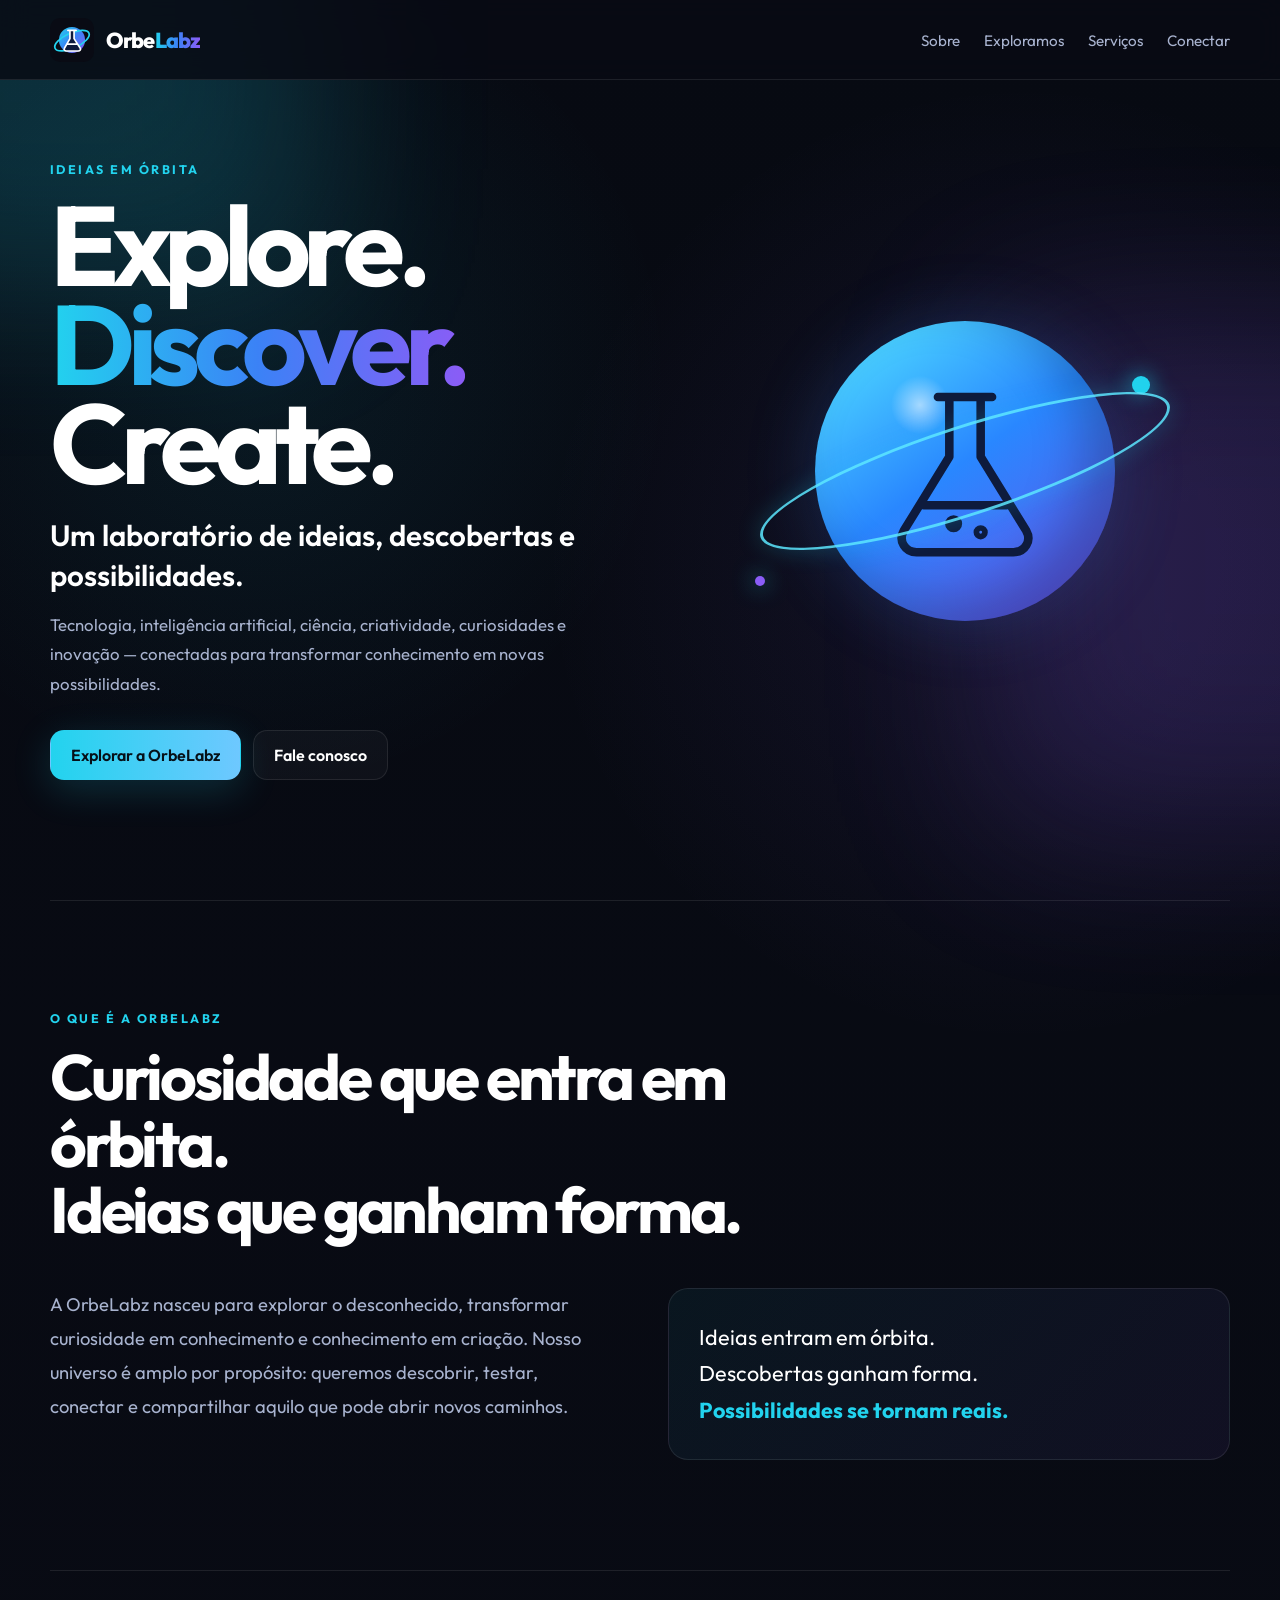
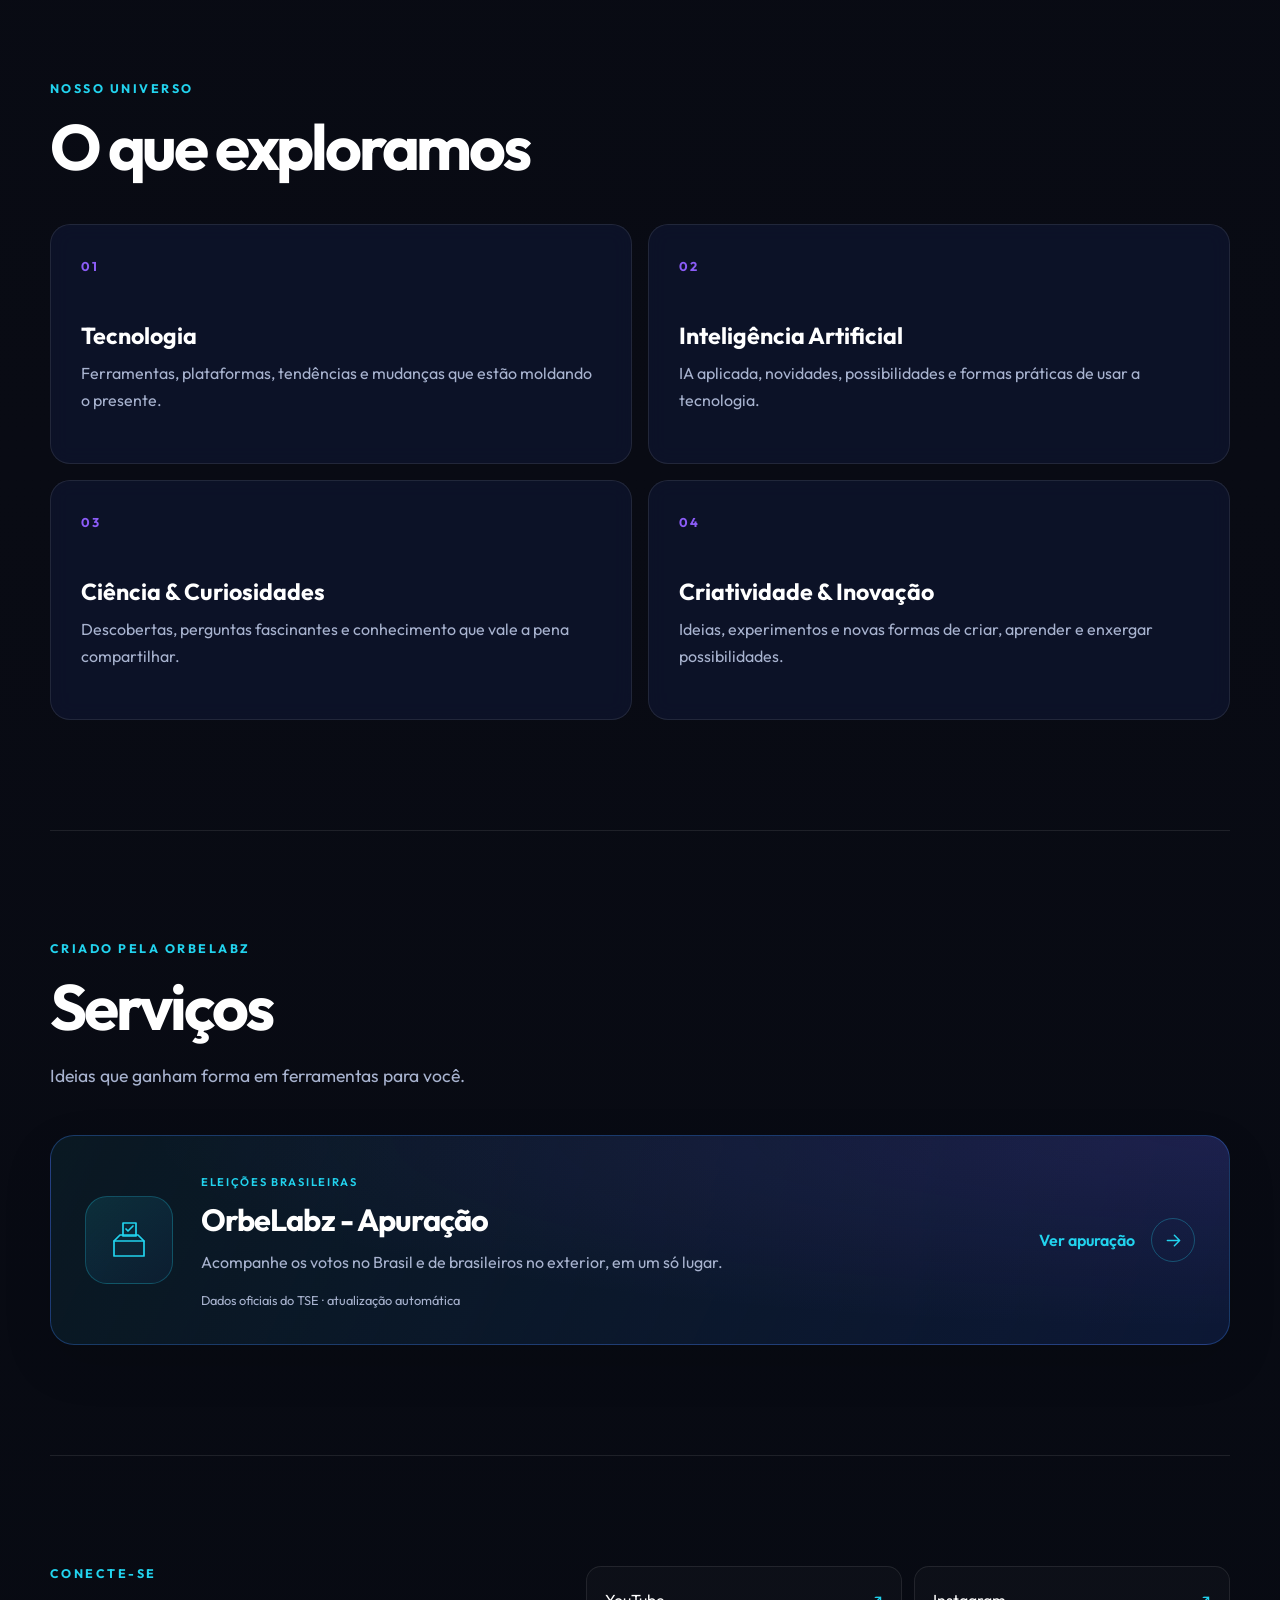
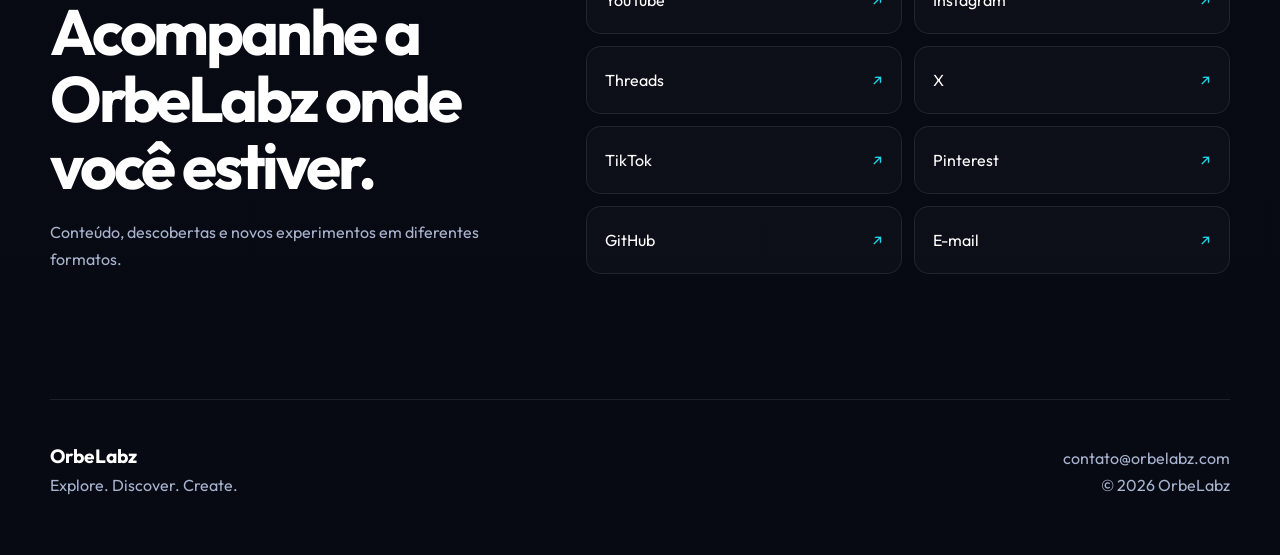
==== index.html @ ac4dd5d5 "Unifica a logo com a apuração, amplia o frasco e mantém uma única órbita" ====
<!doctype html>
<html lang="pt-BR">
<head>
  <meta charset="utf-8" />
  <meta name="viewport" content="width=device-width, initial-scale=1" />
  <meta name="theme-color" content="#090B14" />
  <meta name="description" content="OrbeLabz — um laboratório de ideias, descobertas e possibilidades. Explore tecnologia, IA, ciência, criatividade, curiosidades e inovação." />
  <meta property="og:title" content="OrbeLabz — Explore. Discover. Create." />
  <meta property="og:description" content="Um laboratório de ideias, descobertas e possibilidades." />
  <meta property="og:type" content="website" />
  <title>OrbeLabz — Explore. Discover. Create.</title>
  <link rel="icon" href="favicon.svg" type="image/svg+xml" />
  <link rel="preconnect" href="https://fonts.googleapis.com" />
  <link rel="preconnect" href="https://fonts.gstatic.com" crossorigin />
  <link href="https://fonts.googleapis.com/css2?family=Outfit:wght@400;500;600;700;800&display=swap" rel="stylesheet" />
  <link rel="stylesheet" href="styles.css?v=c0db048" />
</head>
<body>
  <div class="ambient ambient-one" aria-hidden="true"></div>
  <div class="ambient ambient-two" aria-hidden="true"></div>

  <header class="site-header">
    <a class="brand" href="#top" aria-label="OrbeLabz — início">
      <span class="brand-mark" aria-hidden="true">
        <img src="favicon.svg" alt="" width="44" height="44" />
      </span>
      <span class="brand-name"><span class="brand-orbe">Orbe</span><span class="brand-labz">Labz</span></span>
    </a>
    <nav class="nav" aria-label="Navegação principal">
      <a href="#sobre">Sobre</a>
      <a href="#exploramos">Exploramos</a>
      <a href="#servicos">Serviços</a>
      <a href="#conectar">Conectar</a>
    </nav>
  </header>

  <main id="top">
    <section class="hero" aria-labelledby="hero-title">
      <div class="hero-copy">
        <p class="eyebrow">IDEIAS EM ÓRBITA</p>
        <h1 id="hero-title">Explore.<br /><span>Discover.</span><br />Create.</h1>
        <p class="hero-text">Um laboratório de ideias, descobertas e possibilidades.</p>
        <p class="hero-subtext">Tecnologia, inteligência artificial, ciência, criatividade, curiosidades e inovação — conectadas para transformar conhecimento em novas possibilidades.</p>
        <div class="hero-actions">
          <a class="button button-primary" href="#exploramos">Explorar a OrbeLabz</a>
          <a class="button button-secondary" href="mailto:contato@orbelabz.com">Fale conosco</a>
        </div>
      </div>

      <div class="hero-visual" aria-hidden="true">
        <div class="visual-orbit orbit-large"></div>
        <div class="visual-sphere">
          <svg class="flask-mark" viewBox="0 0 160 160" fill="none" focusable="false">
            <path d="M61 28h38M69 28v42l-32 52c-4 7 1 15 9 15h68c8 0 13-8 9-15L91 70V28" />
            <path d="M51 104h58" />
            <circle cx="72" cy="117" r="3" />
            <circle cx="91" cy="123" r="2" />
          </svg>
        </div>
        <span class="satellite satellite-a"></span>
        <span class="satellite satellite-b"></span>
      </div>
    </section>

    <section class="section" id="sobre" aria-labelledby="sobre-title">
      <div class="section-heading">
        <p class="eyebrow">O QUE É A ORBELABZ</p>
        <h2 id="sobre-title">Curiosidade que entra em órbita.<br />Ideias que ganham forma.</h2>
      </div>
      <div class="about-grid">
        <p>A OrbeLabz nasceu para explorar o desconhecido, transformar curiosidade em conhecimento e conhecimento em criação. Nosso universo é amplo por propósito: queremos descobrir, testar, conectar e compartilhar aquilo que pode abrir novos caminhos.</p>
        <div class="statement">Ideias entram em órbita.<br />Descobertas ganham forma.<br /><strong>Possibilidades se tornam reais.</strong></div>
      </div>
    </section>

    <section class="section" id="exploramos" aria-labelledby="exploramos-title">
      <div class="section-heading">
        <p class="eyebrow">NOSSO UNIVERSO</p>
        <h2 id="exploramos-title">O que exploramos</h2>
      </div>
      <div class="cards">
        <article class="card"><span>01</span><h3>Tecnologia</h3><p>Ferramentas, plataformas, tendências e mudanças que estão moldando o presente.</p></article>
        <article class="card"><span>02</span><h3>Inteligência Artificial</h3><p>IA aplicada, novidades, possibilidades e formas práticas de usar a tecnologia.</p></article>
        <article class="card"><span>03</span><h3>Ciência & Curiosidades</h3><p>Descobertas, perguntas fascinantes e conhecimento que vale a pena compartilhar.</p></article>
        <article class="card"><span>04</span><h3>Criatividade & Inovação</h3><p>Ideias, experimentos e novas formas de criar, aprender e enxergar possibilidades.</p></article>
      </div>
    </section>

    <section class="section services" id="servicos" aria-labelledby="servicos-title">
      <div class="section-heading">
        <p class="eyebrow">CRIADO PELA ORBELABZ</p>
        <h2 id="servicos-title">Serviços</h2>
        <p class="section-intro">Ideias que ganham forma em ferramentas para você.</p>
      </div>
      <a class="service-card" href="https://orbelabz.com/OrbeLabz-Eleicoes-Brasil/" aria-labelledby="apuracao-title" aria-describedby="apuracao-description">
        <span class="service-icon" aria-hidden="true">
          <svg viewBox="0 0 48 48" fill="none" focusable="false">
            <path d="M9 25l6-6h18l6 6v15H9V25Z" />
            <path d="M9 25h30M19 25h10M18 7h13v13H18z" />
            <path d="m21 13 2 2 5-5" />
          </svg>
        </span>
        <div class="service-copy">
          <span class="service-category">ELEIÇÕES BRASILEIRAS</span>
          <h3 id="apuracao-title">OrbeLabz - Apuração</h3>
          <p id="apuracao-description">Acompanhe os votos no Brasil e de brasileiros no exterior, em um só lugar.</p>
          <span class="service-source">Dados oficiais do TSE · atualização automática</span>
        </div>
        <span class="service-action" aria-hidden="true">
          Ver apuração
          <span class="service-arrow">
            <svg viewBox="0 0 24 24" fill="none" focusable="false"><path d="M5 12h14m-6-6 6 6-6 6" /></svg>
          </span>
        </span>
      </a>
    </section>

    <section class="section connect" id="conectar" aria-labelledby="conectar-title">
      <div class="connect-copy">
        <p class="eyebrow">CONECTE-SE</p>
        <h2 id="conectar-title">Acompanhe a OrbeLabz onde você estiver.</h2>
        <p>Conteúdo, descobertas e novos experimentos em diferentes formatos.</p>
      </div>
      <div class="social-grid">
        <a href="https://www.youtube.com/@orbelabz" rel="noopener noreferrer">YouTube <span>↗</span></a>
        <a href="https://www.instagram.com/orbelabz/" rel="noopener noreferrer">Instagram <span>↗</span></a>
        <a href="https://www.threads.net/@orbelabz" rel="noopener noreferrer">Threads <span>↗</span></a>
        <a href="https://x.com/orbelabz" rel="noopener noreferrer">X <span>↗</span></a>
        <a href="https://www.tiktok.com/@orbelabz" rel="noopener noreferrer">TikTok <span>↗</span></a>
        <a href="https://www.pinterest.com/orbelabz/" rel="noopener noreferrer">Pinterest <span>↗</span></a>
        <a href="https://github.com/OrbeLabz" rel="noopener noreferrer">GitHub <span>↗</span></a>
        <a href="mailto:contato@orbelabz.com">E-mail <span>↗</span></a>
      </div>
    </section>
  </main>

  <footer class="footer">
    <div>
      <strong>OrbeLabz</strong>
      <p>Explore. Discover. Create.</p>
    </div>
    <div class="footer-right">
      <a href="mailto:contato@orbelabz.com">contato@orbelabz.com</a>
      <span>© 2026 OrbeLabz</span>
    </div>
  </footer>
</body>
</html>
---- styles.css ----
:root {
  --space-black: #090b14;
  --deep-navy: #0e1b3d;
  --electric-blue: #3b82f6;
  --cyan: #22d3ee;
  --violet: #8b5cf6;
  --white: #ffffff;
  --muted: #a8b3cf;
  --panel: rgba(15, 24, 52, 0.62);
  --line: rgba(255, 255, 255, 0.09);
}

* { box-sizing: border-box; }
html { scroll-behavior: smooth; scroll-padding-top: 110px; }
body {
  margin: 0;
  min-height: 100vh;
  overflow-x: hidden;
  color: var(--white);
  background:
    radial-gradient(circle at 20% 10%, rgba(34, 211, 238, .08), transparent 26rem),
    radial-gradient(circle at 80% 15%, rgba(139, 92, 246, .10), transparent 30rem),
    linear-gradient(180deg, #070a12 0%, var(--space-black) 55%, #070a12 100%);
  font-family: "Outfit", system-ui, -apple-system, BlinkMacSystemFont, "Segoe UI", sans-serif;
}

a { color: inherit; text-decoration: none; }
a:focus-visible { outline: 2px solid var(--cyan); outline-offset: 6px; }

.ambient {
  position: fixed;
  width: 32rem;
  height: 32rem;
  filter: blur(90px);
  opacity: .18;
  pointer-events: none;
  z-index: -1;
}
.ambient-one { background: var(--cyan); top: -14rem; left: -12rem; }
.ambient-two { background: var(--violet); right: -14rem; top: 35vh; }

.site-header {
  position: sticky;
  top: 0;
  z-index: 10;
  display: flex;
  align-items: center;
  justify-content: space-between;
  gap: 2rem;
  width: min(1180px, calc(100% - 40px));
  margin: 0 auto;
  padding: 18px 0;
}
.site-header::before {
  content: "";
  position: absolute;
  top: 0;
  bottom: 0;
  left: 50%;
  width: 100vw;
  transform: translateX(-50%);
  z-index: -1;
  background: rgba(9, 11, 20, .85);
  border-bottom: 1px solid var(--line);
  backdrop-filter: blur(14px);
}

.brand { display: inline-flex; align-items: center; gap: 12px; font-weight: 800; flex-shrink: 0; }
.brand-name { font-size: 1.35rem; letter-spacing: -.04em; }
.brand-orbe { color: #fff; }
.brand-labz {
  background: linear-gradient(90deg, var(--cyan), var(--electric-blue), var(--violet));
  -webkit-background-clip: text;
  background-clip: text;
  color: transparent;
}

.brand-mark {
  position: relative;
  width: 44px;
  height: 44px;
  flex: 0 0 44px;
  display: block;
  isolation: isolate;
}
.brand-mark img { display: block; width: 100%; height: 100%; }

.nav { display: flex; flex-wrap: wrap; gap: 24px; color: var(--muted); font-size: .95rem; }
.nav a { display: inline-flex; align-items: center; min-height: 44px; }
.nav a:hover { color: #fff; }

main, .footer { width: min(1180px, calc(100% - 40px)); margin: 0 auto; }

.hero {
  min-height: calc(100vh - 80px);
  display: grid;
  grid-template-columns: minmax(0, 1.05fr) minmax(0, .95fr);
  align-items: center;
  gap: clamp(30px, 5vw, 70px);
  padding: 72px 0 110px;
}

.eyebrow {
  margin: 0 0 18px;
  color: var(--cyan);
  font-size: .78rem;
  font-weight: 700;
  letter-spacing: .2em;
}

h1, h2, h3, p { margin-top: 0; }
h1 {
  margin-bottom: 24px;
  font-size: clamp(4.1rem, 8.8vw, 8rem);
  line-height: .88;
  letter-spacing: -.065em;
}
h1 span {
  background: linear-gradient(90deg, var(--cyan), var(--electric-blue), var(--violet));
  -webkit-background-clip: text;
  background-clip: text;
  color: transparent;
}

.hero-text {
  max-width: 660px;
  margin-bottom: 14px;
  font-size: clamp(1.35rem, 2.3vw, 1.9rem);
  line-height: 1.35;
  font-weight: 600;
}
.hero-subtext {
  max-width: 650px;
  color: var(--muted);
  font-size: 1.05rem;
  line-height: 1.75;
}
.hero-actions { display: flex; flex-wrap: wrap; gap: 12px; margin-top: 32px; }
.button {
  display: inline-flex;
  align-items: center;
  justify-content: center;
  min-height: 50px;
  padding: 0 20px;
  border: 1px solid var(--line);
  border-radius: 14px;
  font-weight: 600;
  transition: .2s ease;
}
.button:hover { transform: translateY(-2px); }
.button-primary {
  color: #061018;
  border-color: transparent;
  background: linear-gradient(90deg, var(--cyan), #6ec8ff);
  box-shadow: 0 10px 38px rgba(34,211,238,.18);
}
.button-secondary { background: rgba(255,255,255,.03); }

.hero-visual {
  position: relative;
  width: min(100%, 500px);
  aspect-ratio: 1;
  justify-self: center;
  isolation: isolate;
}
.visual-sphere {
  position: absolute;
  inset: 20%;
  border-radius: 50%;
  background:
    radial-gradient(circle at 35% 28%, rgba(255,255,255,.55), transparent 10%),
    linear-gradient(145deg, #54e8ff 0%, #2987ff 48%, #6f4fe9 100%);
  box-shadow: 0 0 70px rgba(59,130,246,.22), inset -28px -22px 50px rgba(5,8,20,.25);
}
.visual-orbit {
  position: absolute;
  left: 7%; right: 7%; top: 41%;
  height: 18%;
  border: 3px solid rgba(92, 232, 255, .85);
  border-radius: 50%;
  transform: rotate(-18deg);
  box-shadow: 0 0 24px rgba(34,211,238,.22);
}
.orbit-large { z-index: 1; }
.satellite {
  position: absolute;
  width: 18px;
  height: 18px;
  border-radius: 50%;
  background: #fff;
  box-shadow: 0 0 22px rgba(34,211,238,.8);
}
.satellite-a { top: 31%; right: 13%; background: var(--cyan); }
.satellite-b { bottom: 27%; left: 8%; width: 10px; height: 10px; background: var(--violet); }

.flask-mark {
  position: absolute;
  inset: 12%;
  width: 76%;
  height: 76%;
  stroke: var(--deep-navy);
  stroke-width: 6;
  stroke-linecap: round;
  stroke-linejoin: round;
}

.section { padding: 110px 0; border-top: 1px solid var(--line); }
.section-heading { max-width: 800px; margin-bottom: 44px; }
h2 {
  margin-bottom: 0;
  font-size: clamp(2.5rem, 5vw, 4.6rem);
  line-height: 1.04;
  letter-spacing: -.05em;
}

.about-grid { display: grid; grid-template-columns: 1fr 1fr; gap: 56px; }
.about-grid > p { color: var(--muted); font-size: 1.15rem; line-height: 1.85; }
.statement {
  padding: 30px;
  border: 1px solid var(--line);
  border-radius: 20px;
  background: linear-gradient(135deg, rgba(34,211,238,.06), rgba(139,92,246,.07));
  font-size: 1.35rem;
  line-height: 1.7;
}
.statement strong { color: var(--cyan); }

.cards { display: grid; grid-template-columns: repeat(2, 1fr); gap: 16px; }
.card {
  min-height: 240px;
  padding: 30px;
  border: 1px solid var(--line);
  border-radius: 20px;
  background: var(--panel);
  backdrop-filter: blur(10px);
}
.card > span { color: var(--violet); font-size: .8rem; font-weight: 700; letter-spacing: .15em; }
.card h3 { margin: 46px 0 10px; font-size: 1.45rem; }
.card p { margin: 0; color: var(--muted); line-height: 1.7; }

.section-intro { margin: 20px 0 0; color: var(--muted); font-size: 1.1rem; line-height: 1.7; }
.service-card {
  display: grid;
  grid-template-columns: 88px minmax(0, 1fr) auto;
  align-items: center;
  gap: 28px;
  width: 100%;
  padding: 34px;
  border: 1px solid rgba(59, 130, 246, .32);
  border-radius: 24px;
  background:
    radial-gradient(ellipse at 100% 0, rgba(139, 92, 246, .13), transparent 65%),
    linear-gradient(115deg, rgba(34, 211, 238, .07), rgba(14, 27, 61, .82));
  box-shadow: 0 18px 50px rgba(0, 0, 0, .12);
  transition: transform .2s ease, border-color .2s ease, box-shadow .2s ease;
}
.service-card:hover {
  transform: translateY(-3px);
  border-color: rgba(34, 211, 238, .65);
  box-shadow: 0 22px 60px rgba(34, 211, 238, .07);
}
.service-icon {
  display: grid;
  place-items: center;
  width: 88px;
  aspect-ratio: 1;
  border: 1px solid rgba(34, 211, 238, .25);
  border-radius: 22px;
  color: var(--cyan);
  background: linear-gradient(145deg, rgba(34, 211, 238, .12), rgba(59, 130, 246, .06));
}
.service-icon svg { display: block; width: 48px; height: 48px; stroke: currentColor; stroke-width: 1.7; stroke-linecap: round; stroke-linejoin: round; }
.service-category { color: var(--cyan); font-size: .7rem; font-weight: 600; letter-spacing: .15em; }
.service-copy h3 { margin: 10px 0 10px; font-size: clamp(1.5rem, 2.4vw, 1.95rem); letter-spacing: -.03em; }
.service-copy p { max-width: 570px; margin: 0; color: var(--muted); line-height: 1.7; }
.service-source { display: block; margin-top: 14px; color: var(--muted); font-size: .8rem; line-height: 1.6; }
.service-action { display: flex; align-items: center; gap: 16px; color: var(--cyan); font-weight: 600; white-space: nowrap; }
.service-arrow { display: grid; place-items: center; width: 44px; height: 44px; border-radius: 50%; border: 1px solid rgba(34, 211, 238, .3); transition: background .2s ease; }
.service-arrow svg { width: 21px; height: 21px; stroke: currentColor; stroke-width: 1.7; stroke-linecap: round; stroke-linejoin: round; }
.service-card:hover .service-arrow { background: rgba(34, 211, 238, .1); }

.connect { display: grid; grid-template-columns: .85fr 1.15fr; gap: 60px; align-items: start; }
.connect-copy p:last-child { margin-top: 20px; color: var(--muted); line-height: 1.7; }
.social-grid { display: grid; grid-template-columns: 1fr 1fr; gap: 12px; }
.social-grid a {
  display: flex;
  align-items: center;
  justify-content: space-between;
  min-height: 68px;
  padding: 0 18px;
  border: 1px solid var(--line);
  border-radius: 15px;
  background: rgba(255,255,255,.025);
  transition: .2s ease;
}
.social-grid a:hover { border-color: rgba(34,211,238,.35); background: rgba(34,211,238,.05); transform: translateY(-2px); }
.social-grid span { color: var(--cyan); }

.footer {
  display: flex;
  align-items: flex-end;
  justify-content: space-between;
  gap: 30px;
  padding: 44px 0 60px;
  border-top: 1px solid var(--line);
}
.footer strong { font-size: 1.2rem; }
.footer p { margin: 7px 0 0; color: var(--muted); }
.footer-right { display: flex; flex-direction: column; align-items: flex-end; gap: 7px; color: var(--muted); }
.footer-right a:hover { color: #fff; }

@media (max-width: 860px) {
  .site-header { gap: 16px; }
  .nav { gap: 16px; font-size: .9rem; }
  .hero { grid-template-columns: 1fr; gap: 44px; min-height: auto; padding-top: 64px; }
  .hero-visual { width: min(100%, 380px); }
  h1 { font-size: clamp(3.4rem, 17vw, 6rem); }
  .about-grid, .connect { grid-template-columns: 1fr; }
  .cards { grid-template-columns: 1fr; }
  .service-card { grid-template-columns: 72px minmax(0, 1fr); gap: 22px; padding: 28px; }
  .service-icon { width: 72px; border-radius: 18px; }
  .service-action { grid-column: 1 / -1; justify-content: space-between; padding-top: 20px; border-top: 1px solid var(--line); }
}

@media (max-width: 560px) {
  html { scroll-padding-top: 140px; }
  .site-header, main, .footer { width: min(100% - 28px, 1180px); }
  .site-header { flex-wrap: wrap; gap: 8px; padding: 14px 0 8px; }
  .nav { width: 100%; gap: 12px 18px; }
  .brand-mark { width: 40px; height: 40px; flex-basis: 40px; }
  .hero { padding-top: 46px; padding-bottom: 78px; }
  .hero-visual { width: min(100%, 320px); }
  .hero-actions, .hero-actions .button { width: 100%; }
  .section { padding: 82px 0; }
  .service-card { padding: 22px; grid-template-columns: 1fr; gap: 20px; border-radius: 20px; }
  .service-icon { width: 64px; }
  .service-icon svg { width: 38px; height: 38px; }
  .service-copy h3 { font-size: 1.6rem; }
  .social-grid { grid-template-columns: 1fr; }
  .footer { align-items: flex-start; flex-direction: column; }
  .footer-right { align-items: flex-start; }
}

@media (prefers-reduced-motion: reduce) {
  html { scroll-behavior: auto; }
  *, *::before, *::after { transition: none !important; }
}
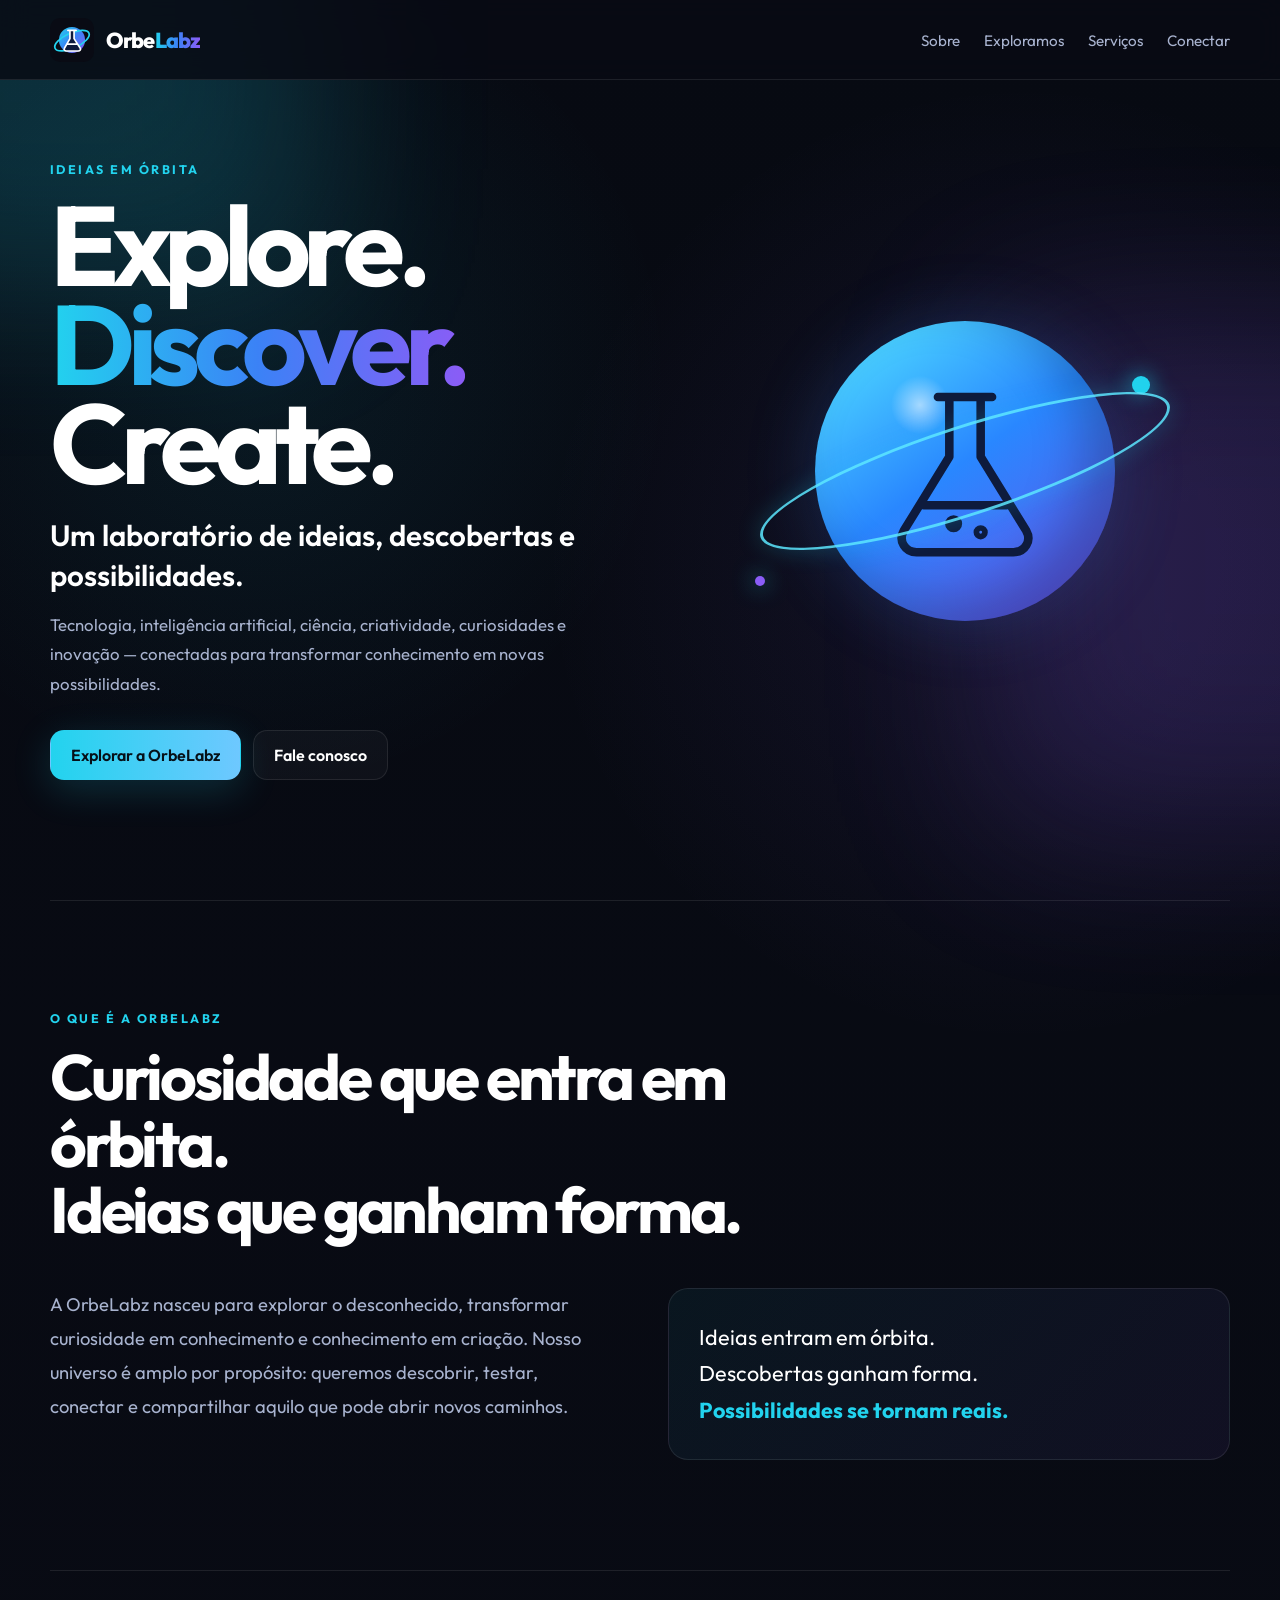
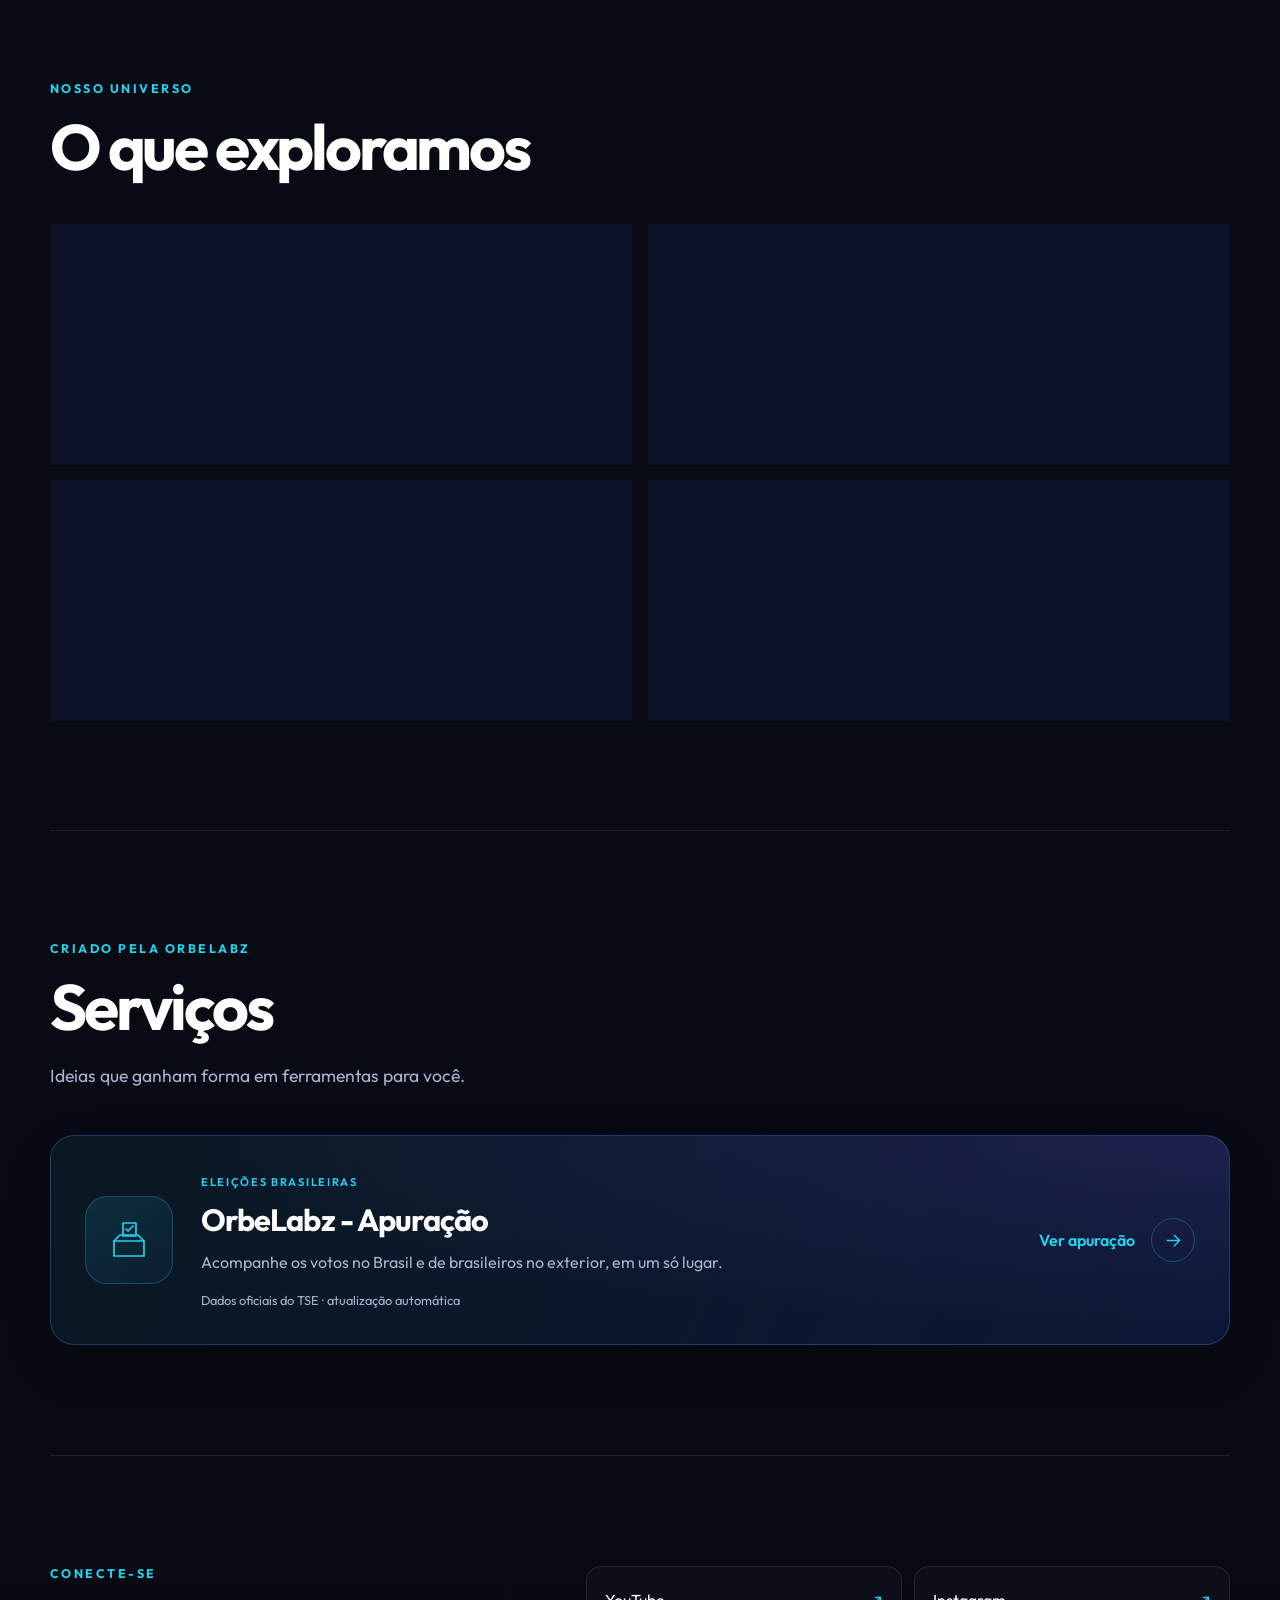
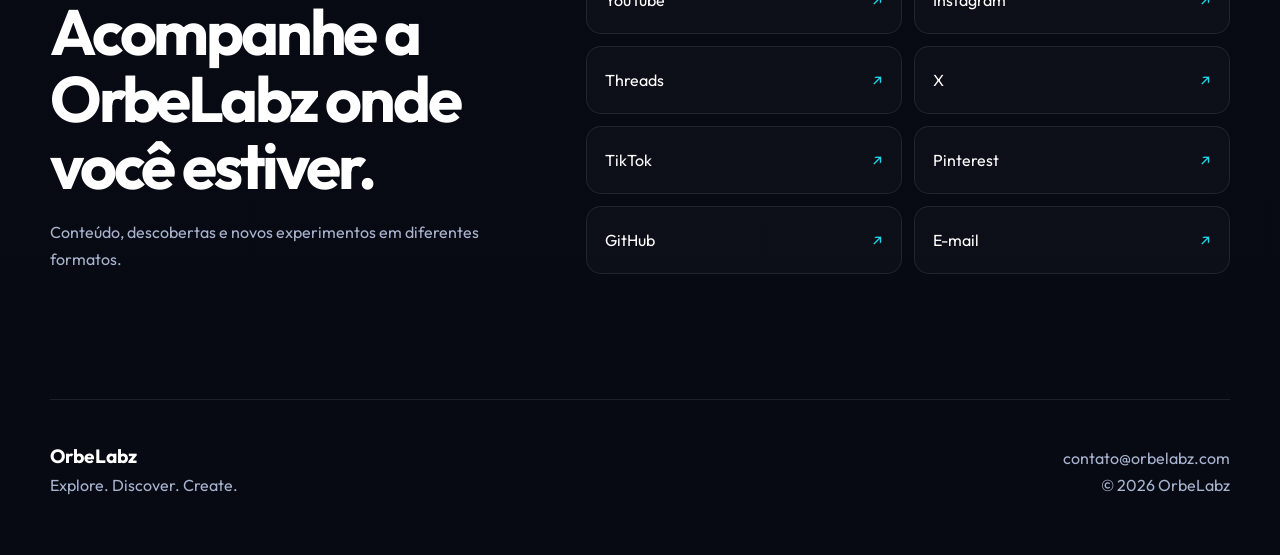
==== commit 1fef3345: "Faz a logo e o nome OrbeLabz abrirem a página inicial da marca" ====
--- a/index.html
+++ b/index.html
@@ -20,7 +20,7 @@
   <div class="ambient ambient-two" aria-hidden="true"></div>
 
   <header class="site-header">
-    <a class="brand" href="#top" aria-label="OrbeLabz — início">
+    <a class="brand" href="https://orbelabz.com/" aria-label="OrbeLabz — página inicial">
       <span class="brand-mark" aria-hidden="true">
         <img src="favicon.svg" alt="" width="44" height="44" />
       </span>
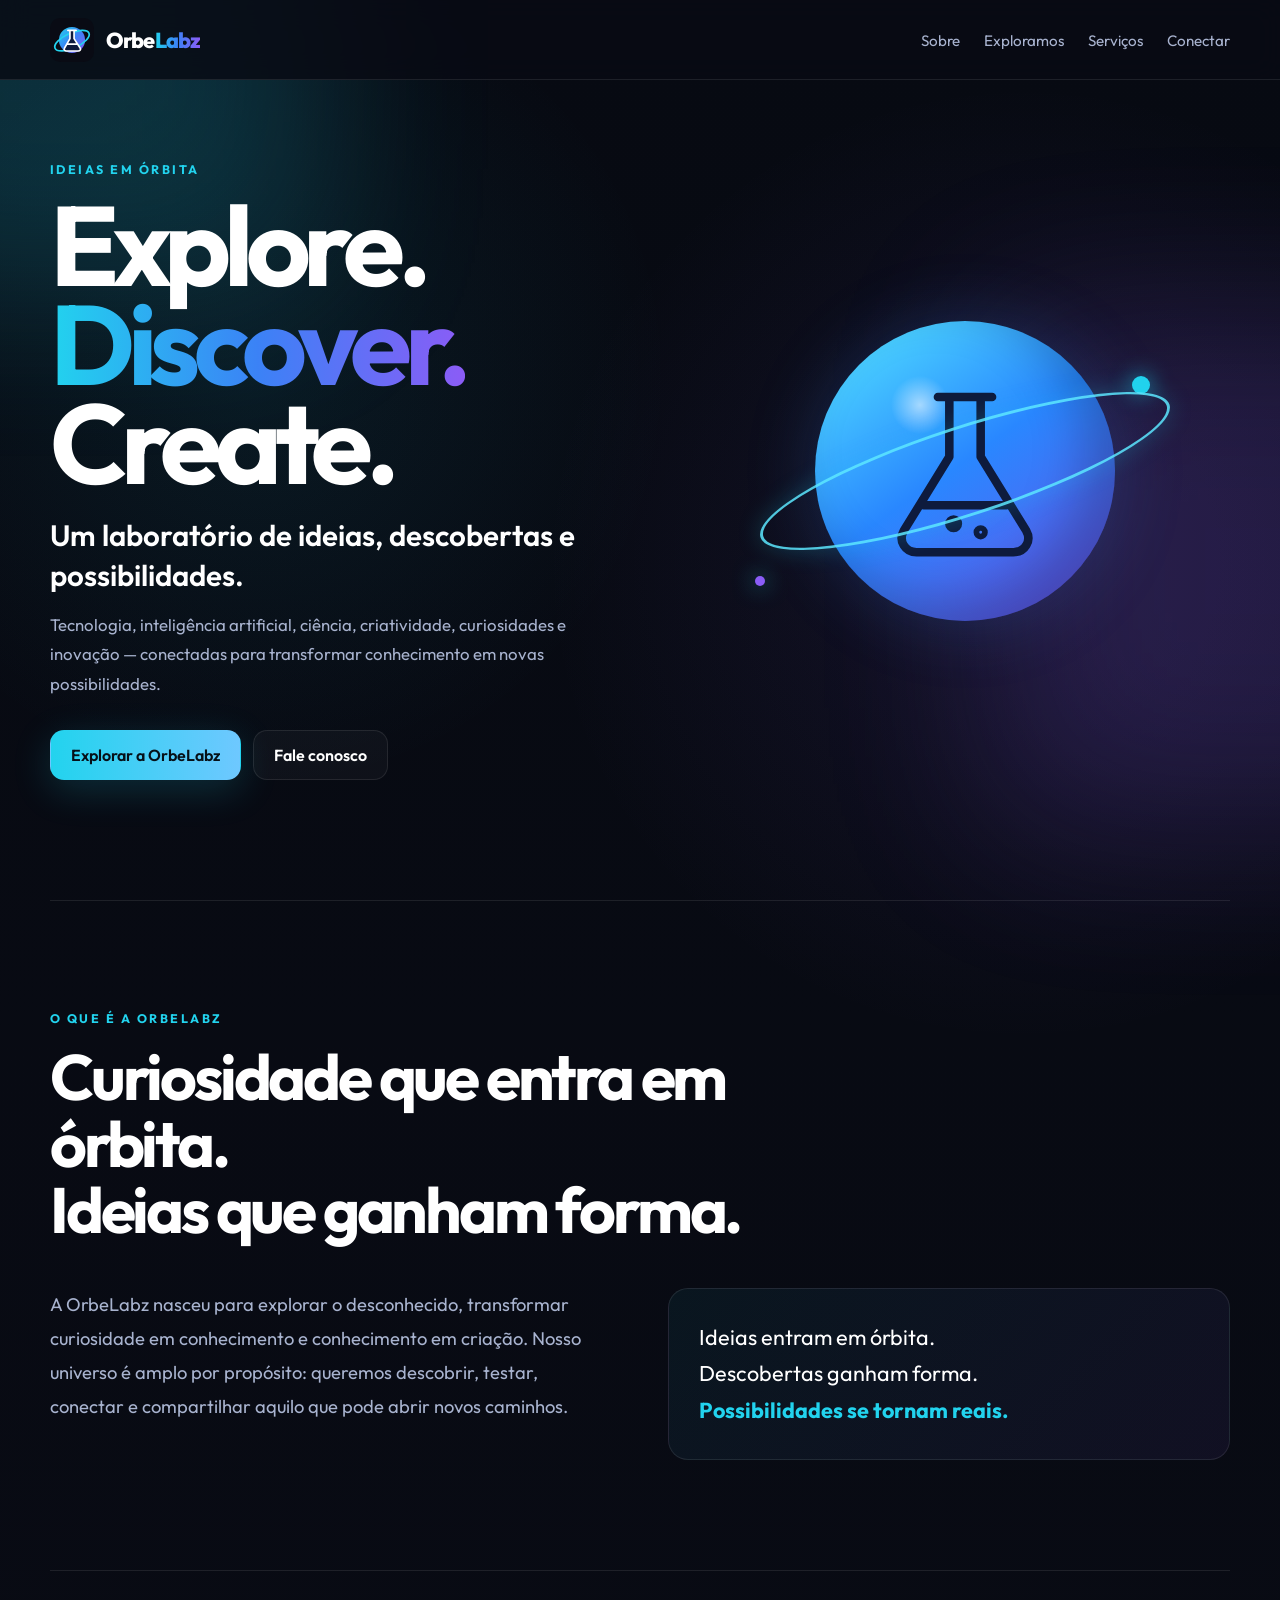
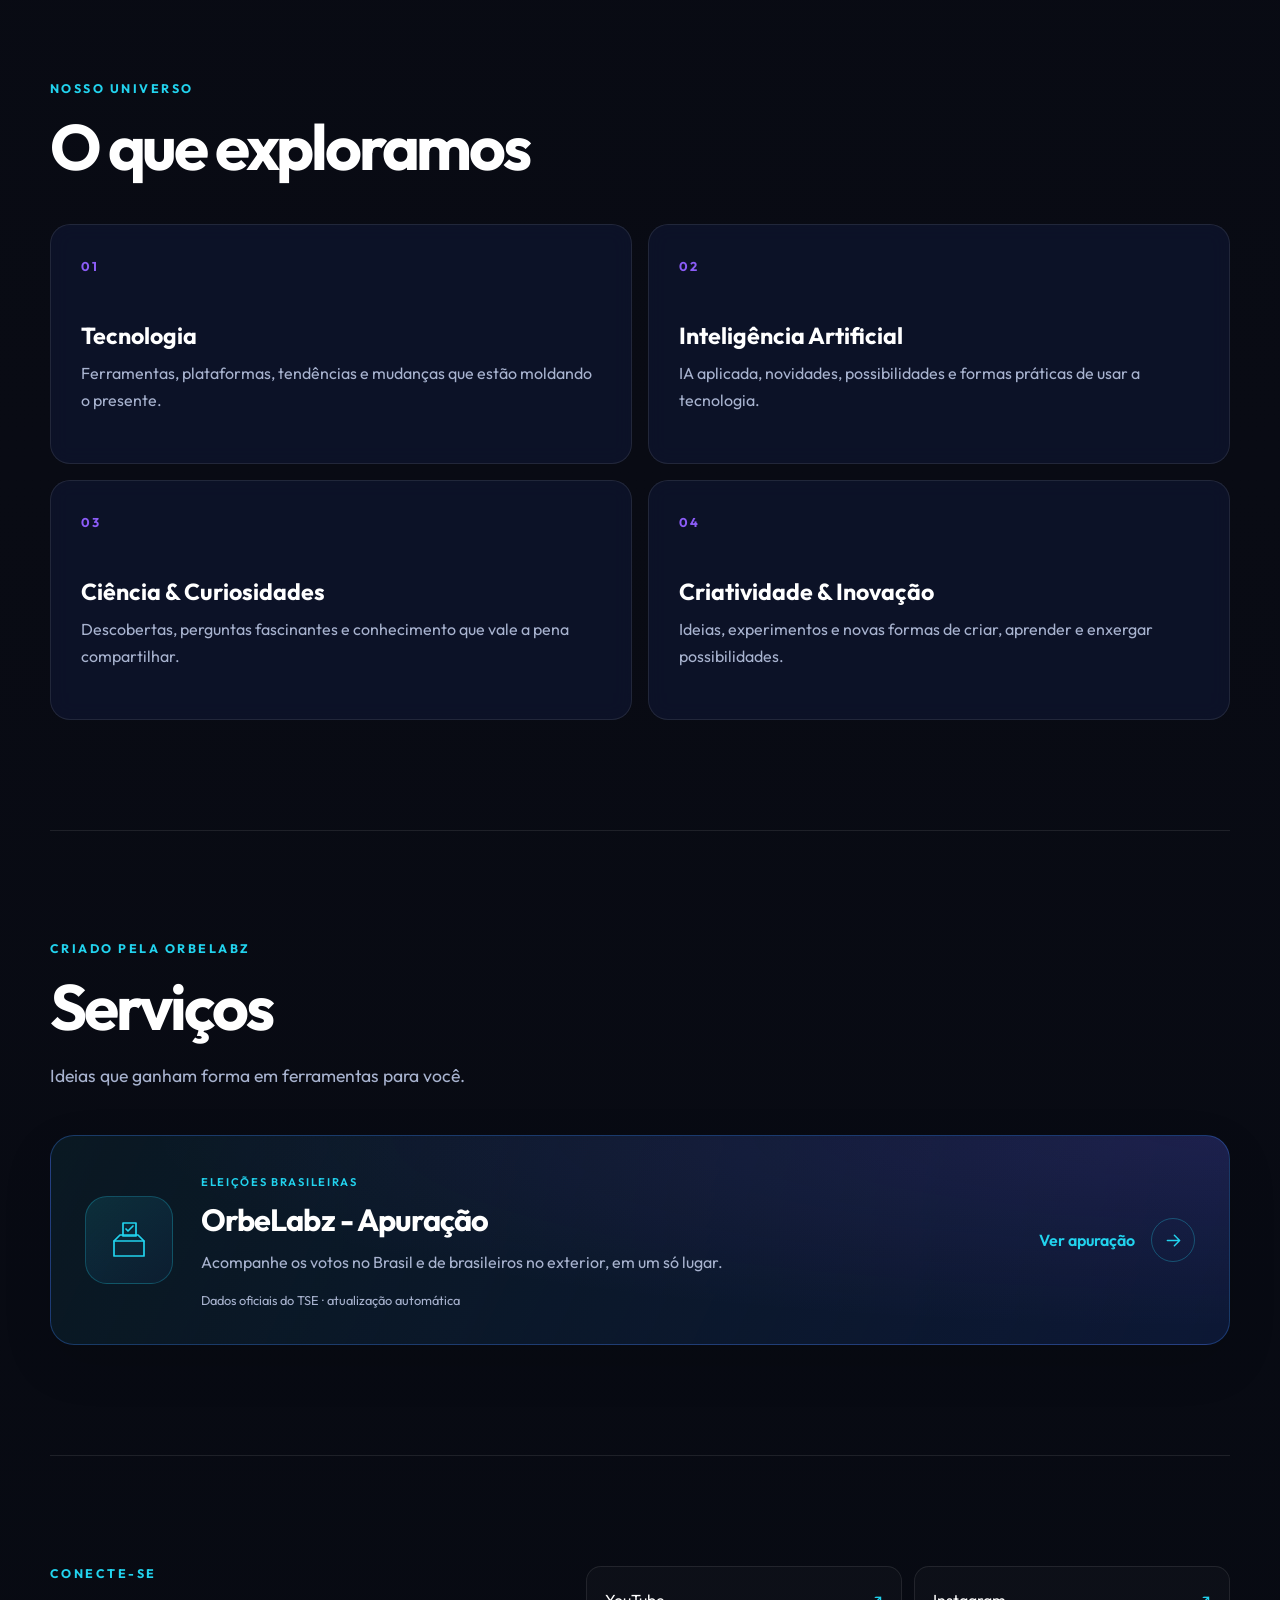
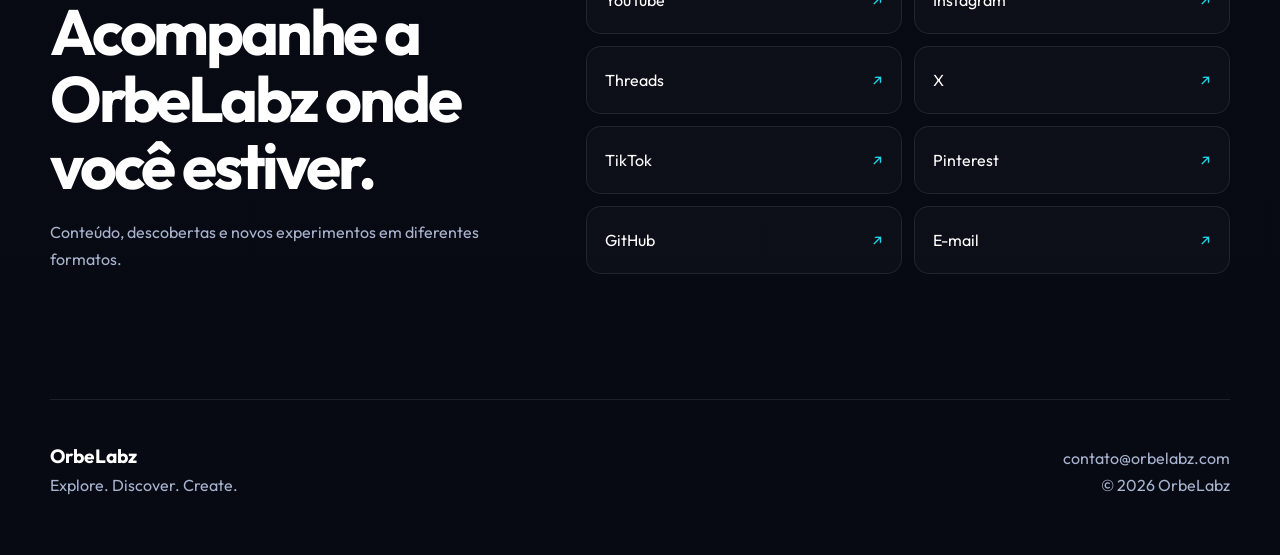
==== commit d38100eb: "Aplica a logo OrbeLabz aos favicons SVG, ICO e ícone do iPhone" ====
--- a/index.html
+++ b/index.html
@@ -9,7 +9,9 @@
   <meta property="og:description" content="Um laboratório de ideias, descobertas e possibilidades." />
   <meta property="og:type" content="website" />
   <title>OrbeLabz — Explore. Discover. Create.</title>
-  <link rel="icon" href="favicon.svg" type="image/svg+xml" />
+  <link rel="icon" href="orbelabz-favicon.ico?v=20261004" sizes="16x16 32x32 48x48" />
+  <link rel="icon" href="orbelabz-favicon.svg?v=20261004" type="image/svg+xml" sizes="any" />
+  <link rel="apple-touch-icon" href="orbelabz-apple-touch-icon.png?v=20261004" sizes="180x180" />
   <link rel="preconnect" href="https://fonts.googleapis.com" />
   <link rel="preconnect" href="https://fonts.gstatic.com" crossorigin />
   <link href="https://fonts.googleapis.com/css2?family=Outfit:wght@400;500;600;700;800&display=swap" rel="stylesheet" />
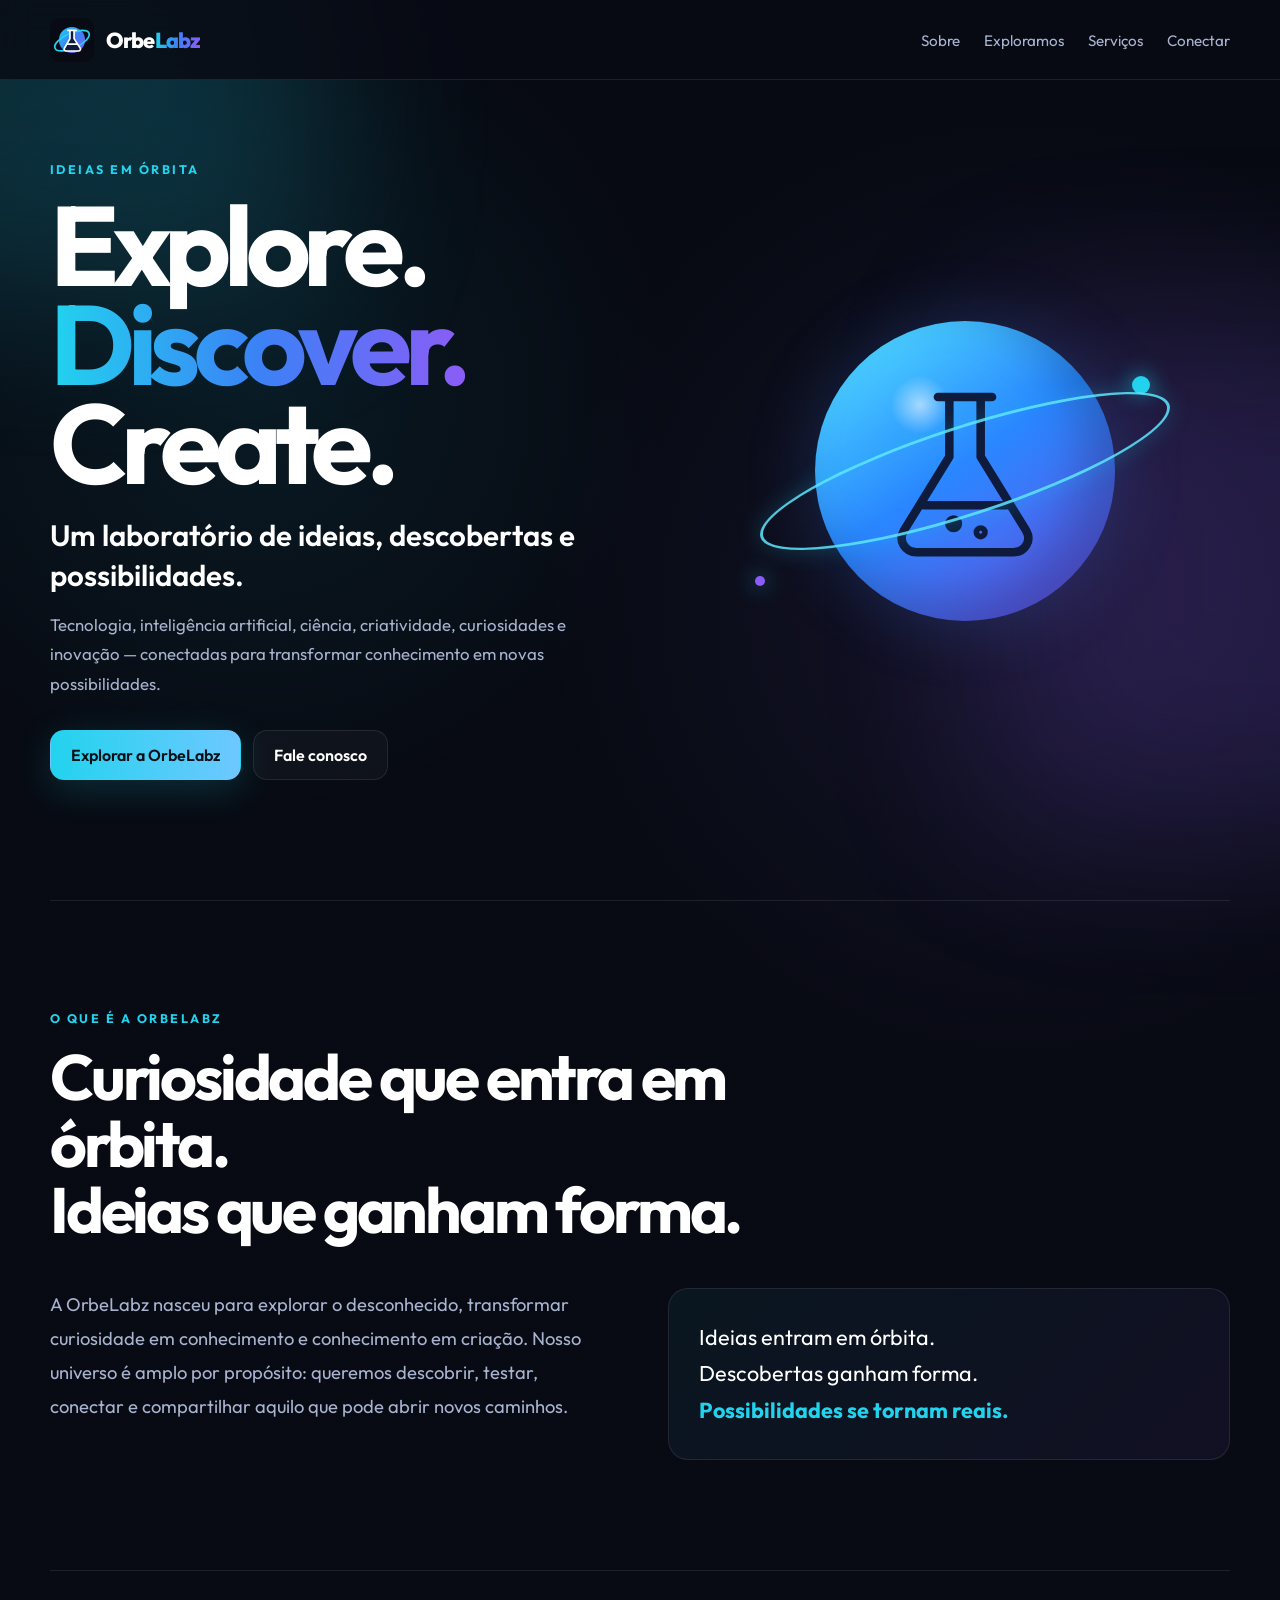
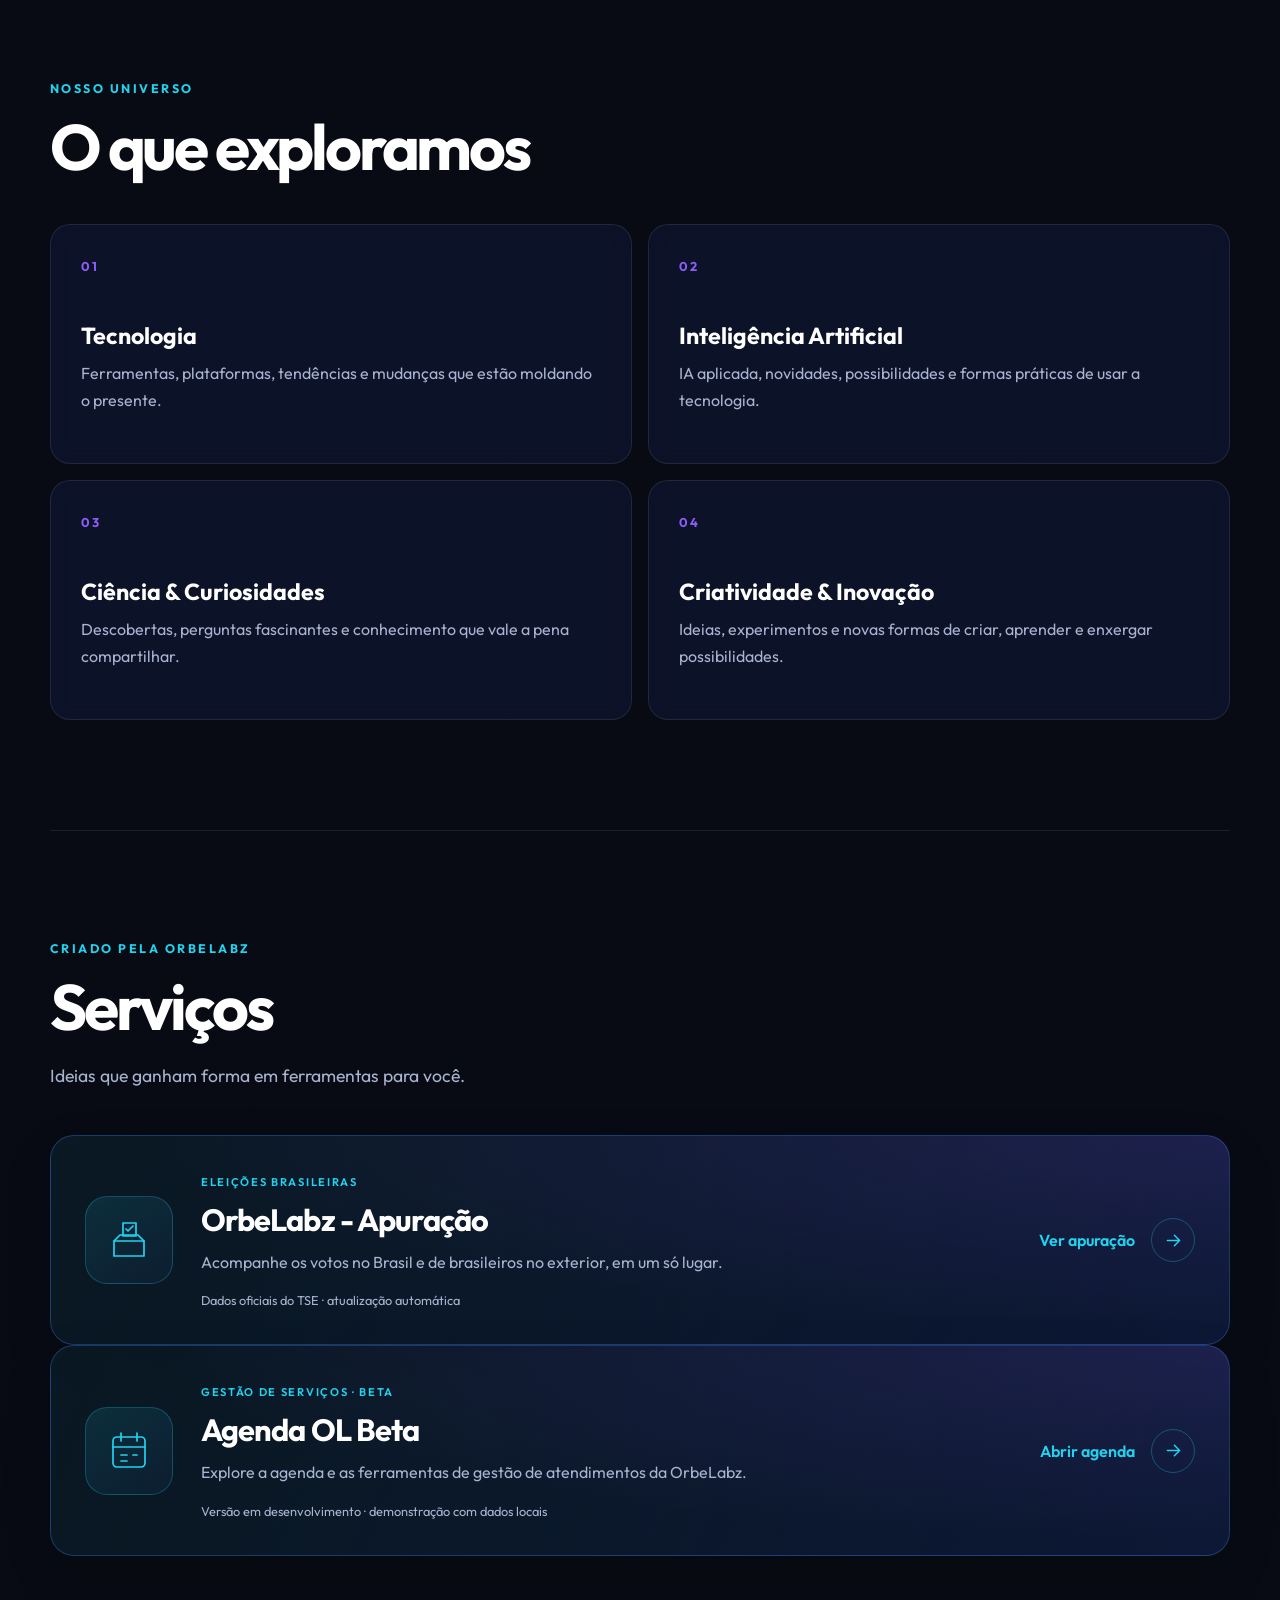
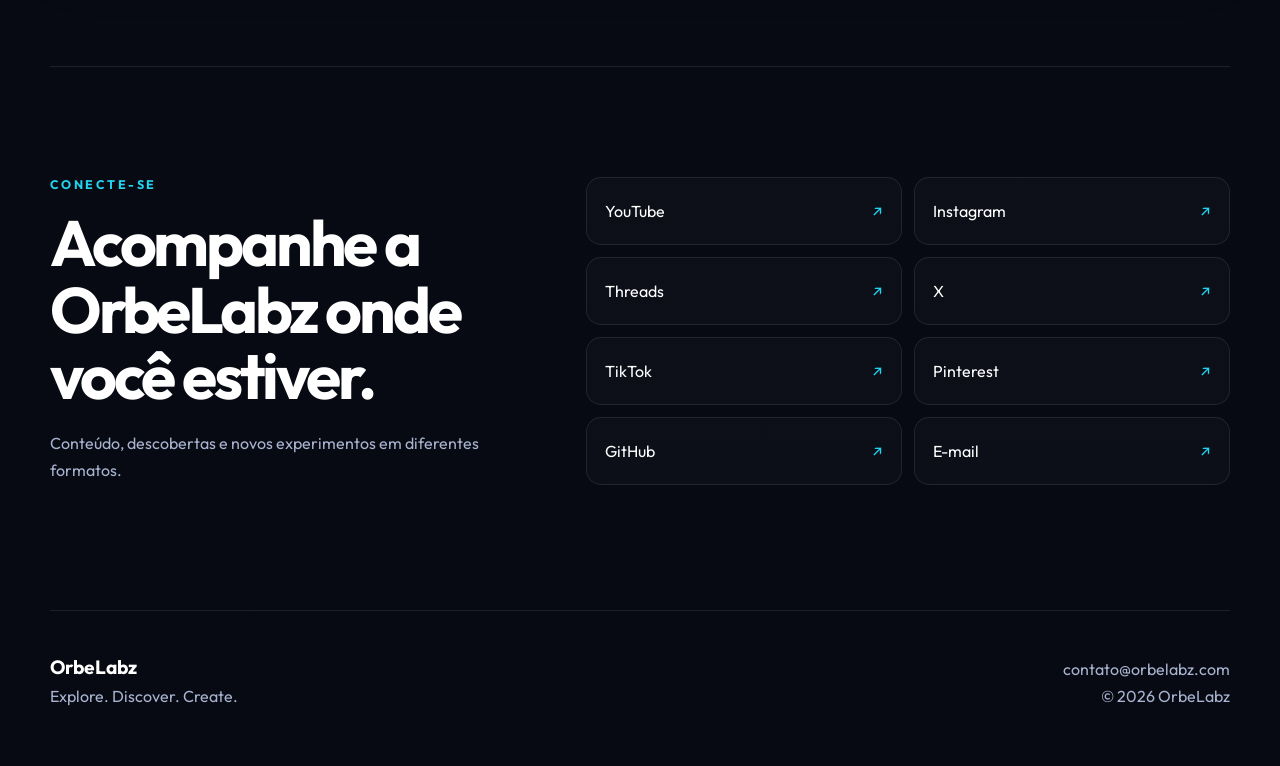
==== commit 824b3849: "Adiciona Agenda OL Beta como segundo serviço da OrbeLabz" ====
--- a/index.html
+++ b/index.html
@@ -1,13 +1,29 @@
 <!doctype html>
-<html lang="pt-BR">
+<html prefix="og: https://ogp.me/ns#" lang="pt-BR">
 <head>
   <meta charset="utf-8" />
   <meta name="viewport" content="width=device-width, initial-scale=1" />
   <meta name="theme-color" content="#090B14" />
   <meta name="description" content="OrbeLabz — um laboratório de ideias, descobertas e possibilidades. Explore tecnologia, IA, ciência, criatividade, curiosidades e inovação." />
+    <link rel="canonical" href="https://orbelabz.com/" />
   <meta property="og:title" content="OrbeLabz — Explore. Discover. Create." />
-  <meta property="og:description" content="Um laboratório de ideias, descobertas e possibilidades." />
+  <meta property="og:description" content="Um laboratório de ideias, descobertas e possibilidades. Tecnologia, IA, ciência e criatividade." />
   <meta property="og:type" content="website" />
+  <meta property="og:site_name" content="OrbeLabz" />
+  <meta property="og:locale" content="pt_BR" />
+  <meta property="og:url" content="https://orbelabz.com/" />
+  <meta property="og:image" content="https://orbelabz.com/social-orbelabz-v1.jpg" />
+  <meta property="og:image:secure_url" content="https://orbelabz.com/social-orbelabz-v1.jpg" />
+  <meta property="og:image:type" content="image/jpeg" />
+  <meta property="og:image:width" content="1200" />
+  <meta property="og:image:height" content="630" />
+  <meta property="og:image:alt" content="OrbeLabz: Explore. Discover. Create., com a logo do laboratório e a órbita lateral nas cores azul, ciano e violeta." />
+  <meta name="twitter:card" content="summary_large_image" />
+  <meta name="twitter:site" content="@orbelabz" />
+  <meta name="twitter:title" content="OrbeLabz — Explore. Discover. Create." />
+  <meta name="twitter:description" content="Um laboratório de ideias, descobertas e possibilidades. Tecnologia, IA, ciência e criatividade." />
+  <meta name="twitter:image" content="https://orbelabz.com/social-orbelabz-v1.jpg" />
+  <meta name="twitter:image:alt" content="OrbeLabz: Explore. Discover. Create., com a logo do laboratório e a órbita lateral nas cores azul, ciano e violeta." />
   <title>OrbeLabz — Explore. Discover. Create.</title>
   <link rel="icon" href="orbelabz-favicon.ico?v=20261004" sizes="16x16 32x32 48x48" />
   <link rel="icon" href="orbelabz-favicon.svg?v=20261004" type="image/svg+xml" sizes="any" />
@@ -115,6 +131,11 @@
           </span>
         </span>
       </a>
+      <a class="service-card" href="https://orbelabz.com/Agenda-OL-Beta/" aria-labelledby="agenda-ol-title" aria-describedby="agenda-ol-description">
+        <span class="service-icon" aria-hidden="true"><svg viewBox="0 0 48 48" fill="none" focusable="false"><rect x="8" y="10" width="32" height="30" rx="4"/><path d="M8 20h32M16 6v8M32 6v8M16 28h6M28 28h4M16 34h6"/></svg></span>
+        <div class="service-copy"><span class="service-category">GESTÃO DE SERVIÇOS · BETA</span><h3 id="agenda-ol-title">Agenda OL Beta</h3><p id="agenda-ol-description">Explore a agenda e as ferramentas de gestão de atendimentos da OrbeLabz.</p><span class="service-source">Versão em desenvolvimento · demonstração com dados locais</span></div>
+        <span class="service-action" aria-hidden="true">Abrir agenda<span class="service-arrow"><svg viewBox="0 0 24 24" fill="none" focusable="false"><path d="M5 12h14m-6-6 6 6-6 6"/></svg></span></span>
+      </a>
     </section>
 
     <section class="section connect" id="conectar" aria-labelledby="conectar-title">
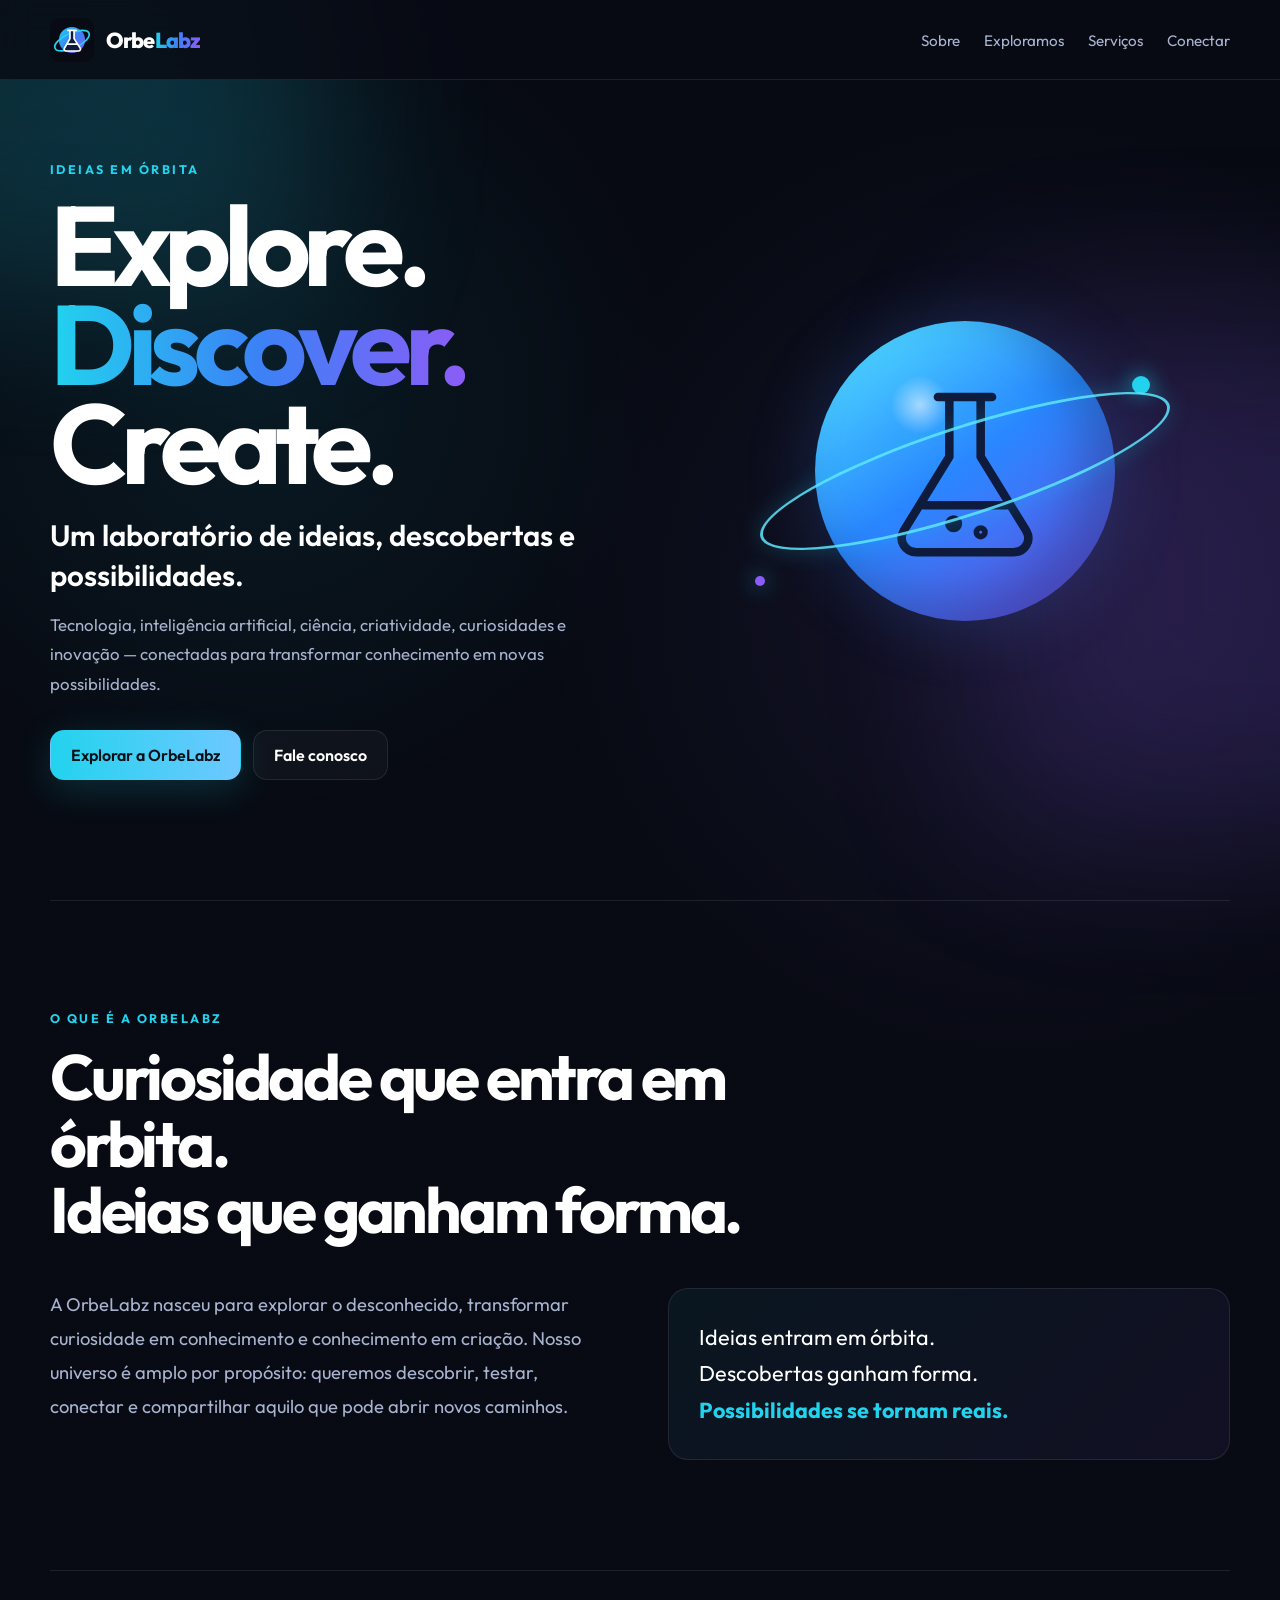
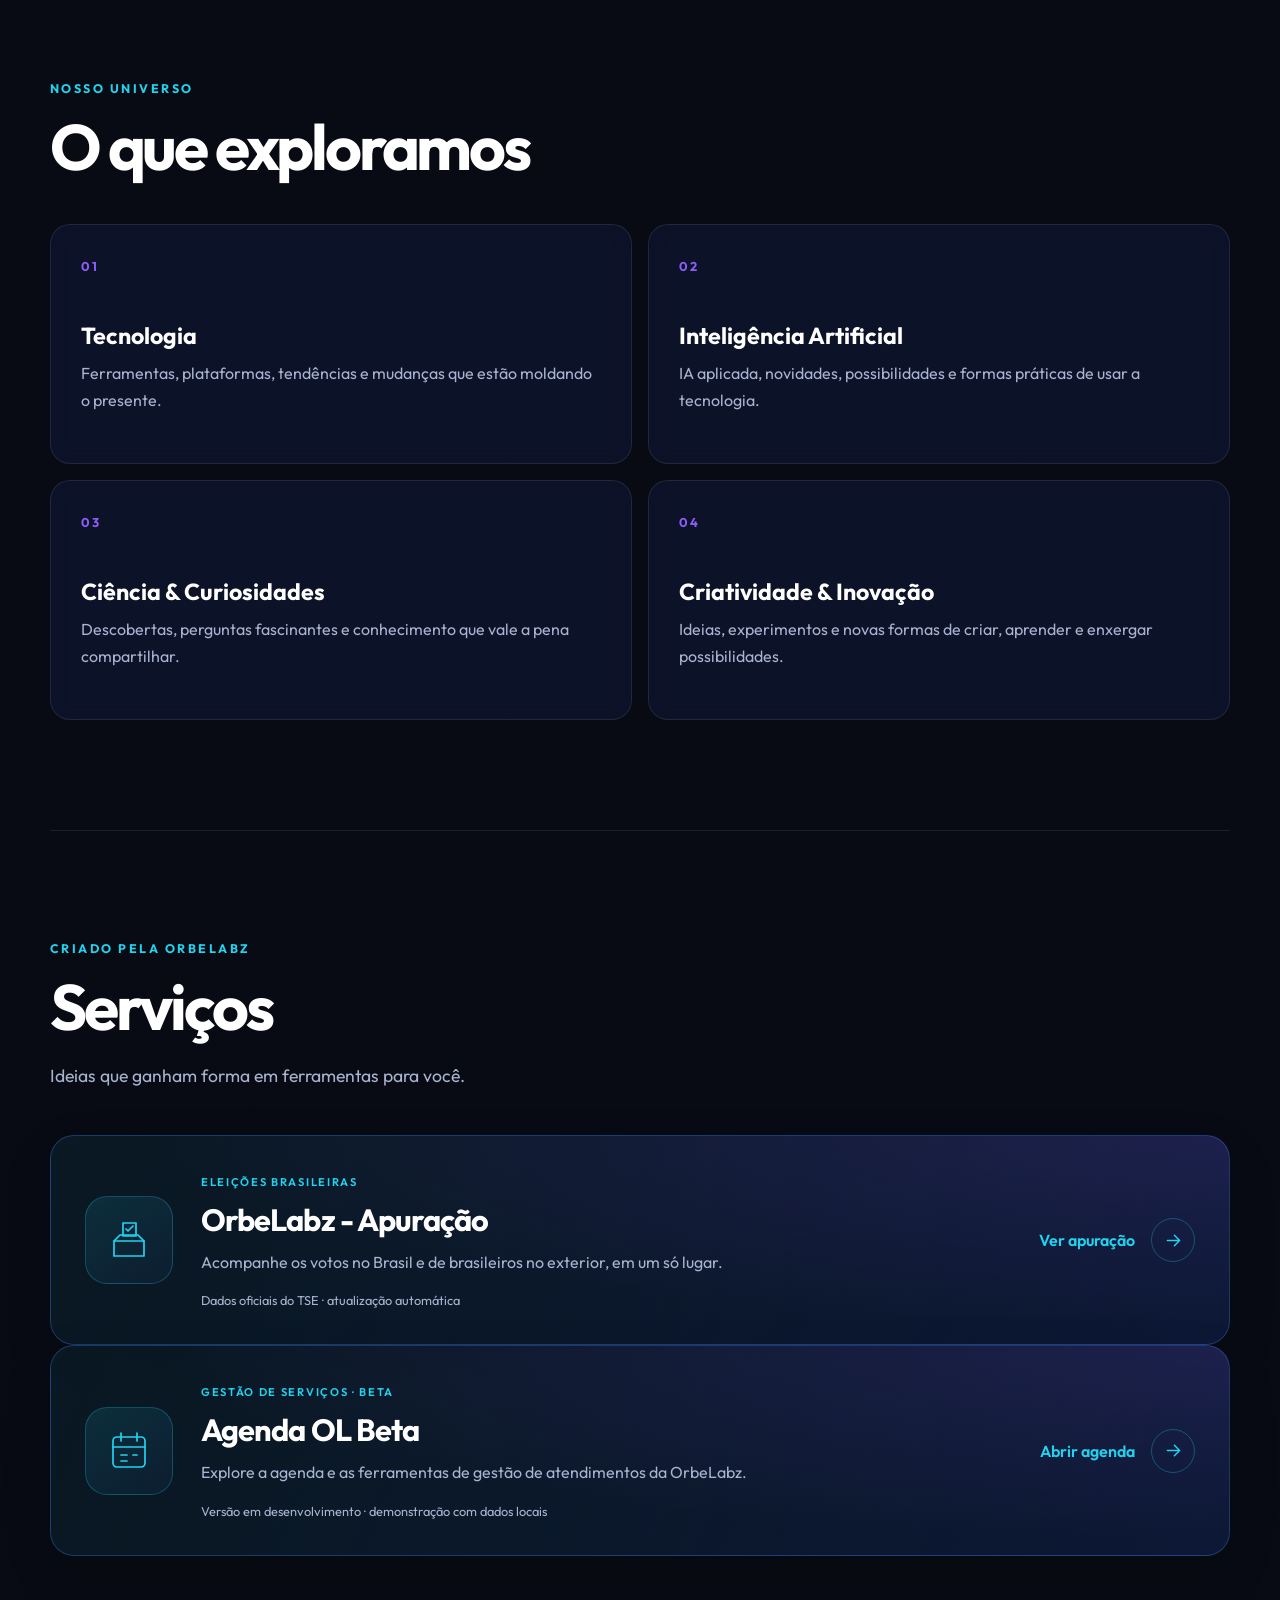
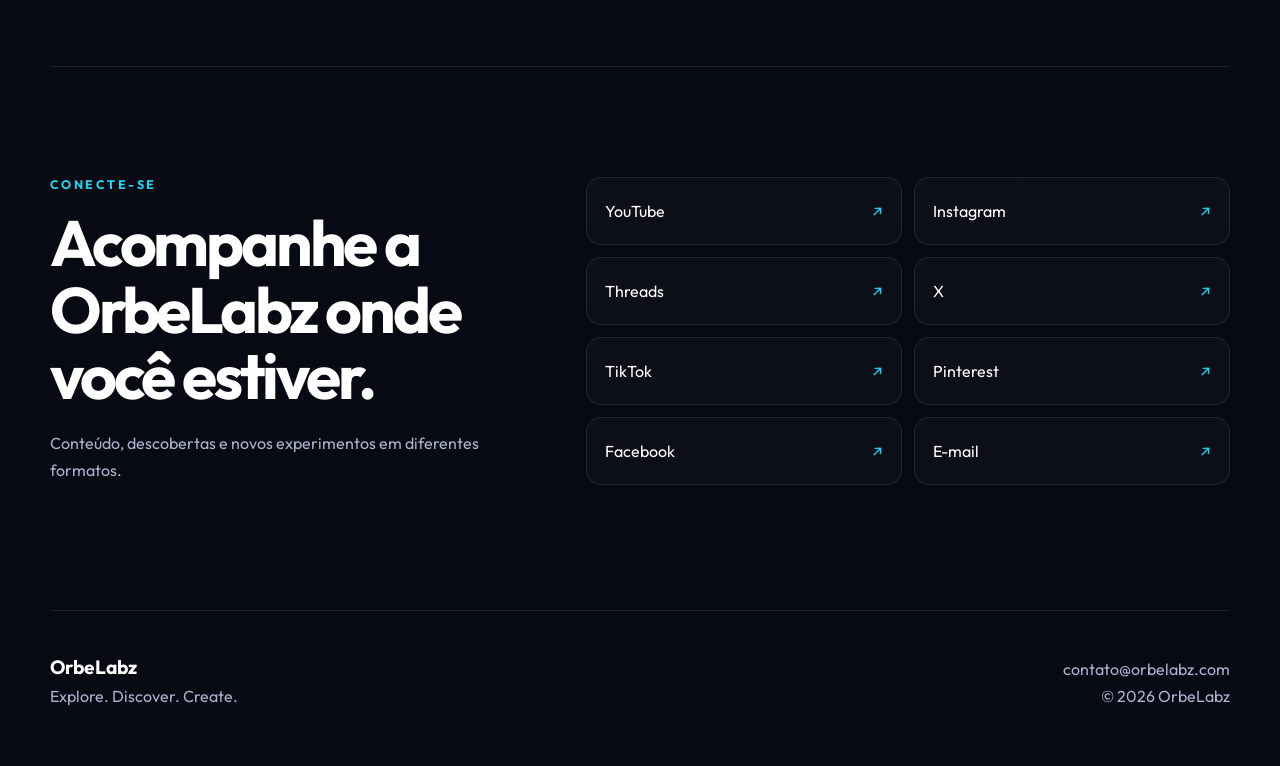
==== commit ec3ad39b: "Substitui botão GitHub por Facebook da OrbeLabz" ====
--- a/index.html
+++ b/index.html
@@ -47,7 +47,7 @@
     <nav class="nav" aria-label="Navegação principal">
       <a href="#sobre">Sobre</a>
       <a href="#exploramos">Exploramos</a>
-      <a href="#servicos">Serviços</a>
+      <a href="/servicos.html">Serviços</a>
       <a href="#conectar">Conectar</a>
     </nav>
   </header>
@@ -151,7 +151,7 @@
         <a href="https://x.com/orbelabz" rel="noopener noreferrer">X <span>↗</span></a>
         <a href="https://www.tiktok.com/@orbelabz" rel="noopener noreferrer">TikTok <span>↗</span></a>
         <a href="https://www.pinterest.com/orbelabz/" rel="noopener noreferrer">Pinterest <span>↗</span></a>
-        <a href="https://github.com/OrbeLabz" rel="noopener noreferrer">GitHub <span>↗</span></a>
+        <a href="https://www.facebook.com/orbelabz" rel="noopener noreferrer">Facebook <span>↗</span></a>
         <a href="mailto:contato@orbelabz.com">E-mail <span>↗</span></a>
       </div>
     </section>
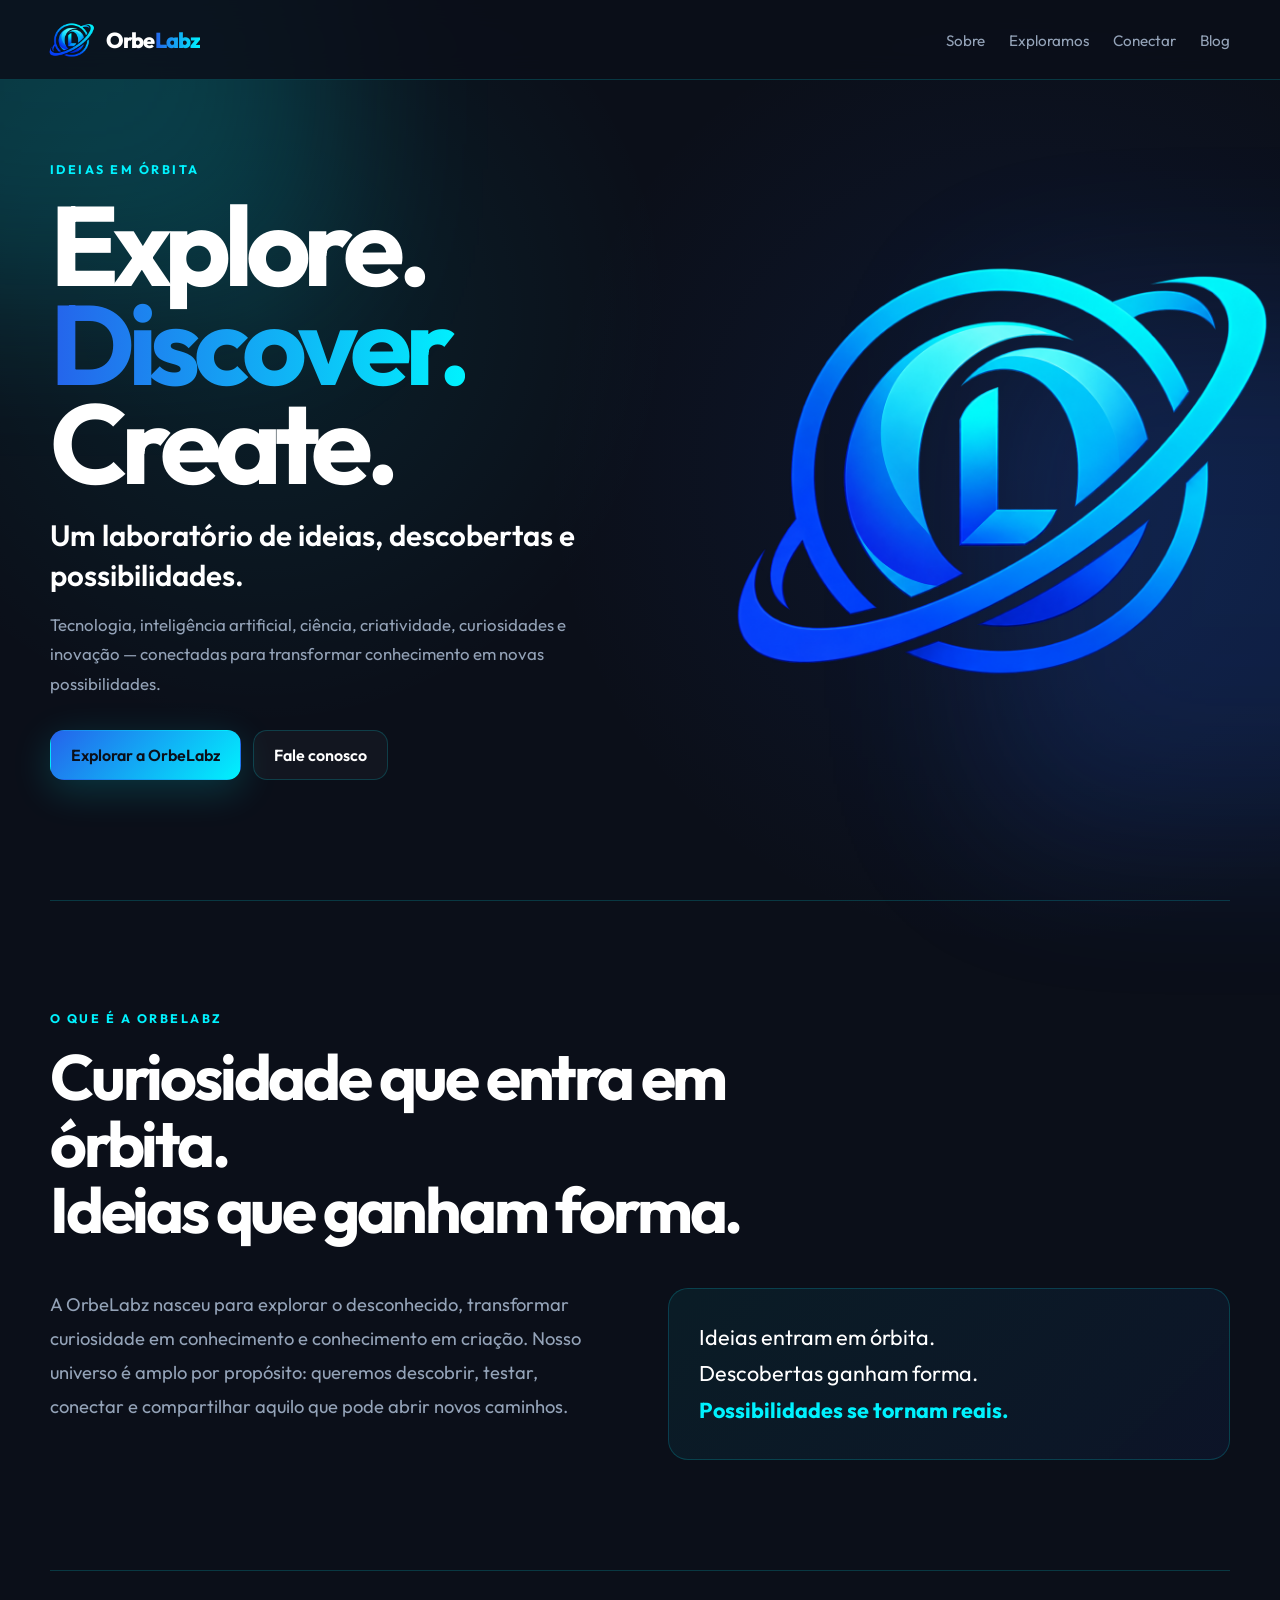
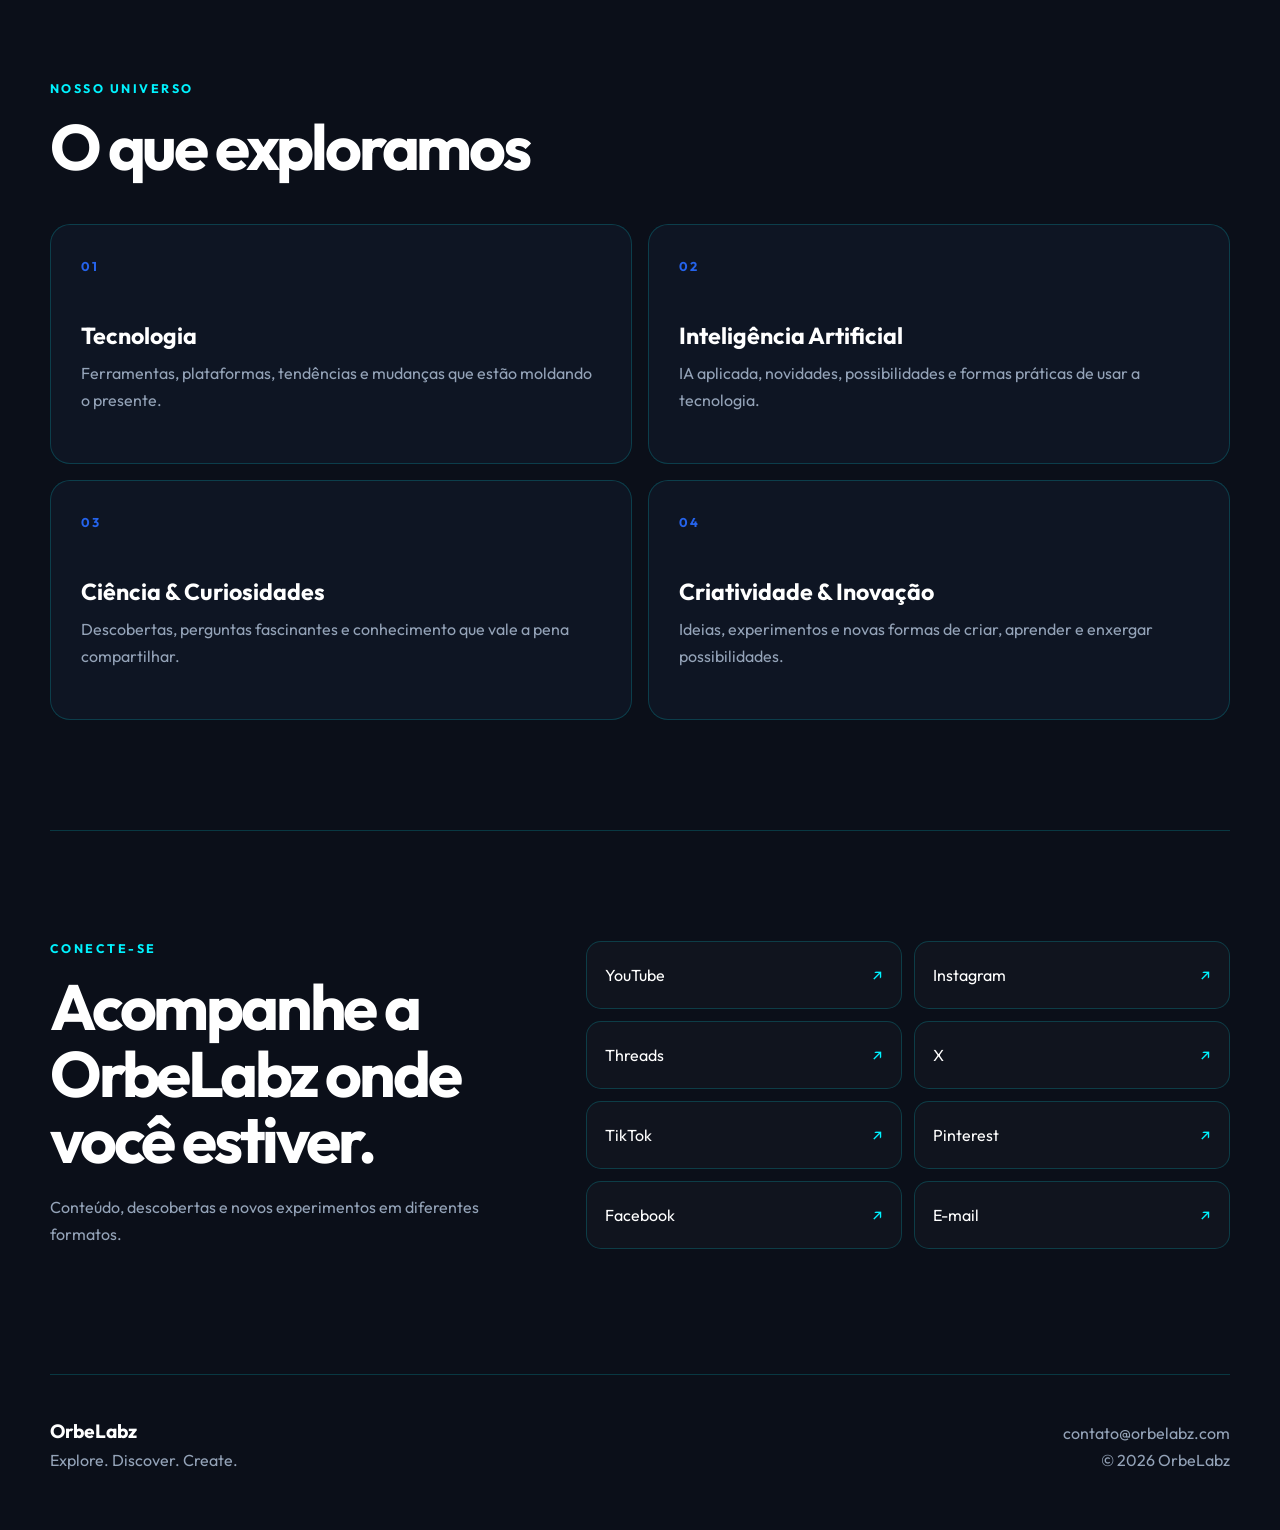
==== commit 2ab6772a: "Publica blog aprovado por John: retorno da IA no pequeno negócio" ====
--- a/index.html
+++ b/index.html
@@ -1,171 +1,127 @@
-<!doctype html>
-<html prefix="og: https://ogp.me/ns#" lang="pt-BR">
-<head>
-  <meta charset="utf-8" />
-  <meta name="viewport" content="width=device-width, initial-scale=1" />
-  <meta name="theme-color" content="#090B14" />
-  <meta name="description" content="OrbeLabz — um laboratório de ideias, descobertas e possibilidades. Explore tecnologia, IA, ciência, criatividade, curiosidades e inovação." />
-    <link rel="canonical" href="https://orbelabz.com/" />
-  <meta property="og:title" content="OrbeLabz — Explore. Discover. Create." />
-  <meta property="og:description" content="Um laboratório de ideias, descobertas e possibilidades. Tecnologia, IA, ciência e criatividade." />
-  <meta property="og:type" content="website" />
-  <meta property="og:site_name" content="OrbeLabz" />
-  <meta property="og:locale" content="pt_BR" />
-  <meta property="og:url" content="https://orbelabz.com/" />
-  <meta property="og:image" content="https://orbelabz.com/social-orbelabz-v1.jpg" />
-  <meta property="og:image:secure_url" content="https://orbelabz.com/social-orbelabz-v1.jpg" />
-  <meta property="og:image:type" content="image/jpeg" />
-  <meta property="og:image:width" content="1200" />
-  <meta property="og:image:height" content="630" />
-  <meta property="og:image:alt" content="OrbeLabz: Explore. Discover. Create., com a logo do laboratório e a órbita lateral nas cores azul, ciano e violeta." />
-  <meta name="twitter:card" content="summary_large_image" />
-  <meta name="twitter:site" content="@orbelabz" />
-  <meta name="twitter:title" content="OrbeLabz — Explore. Discover. Create." />
-  <meta name="twitter:description" content="Um laboratório de ideias, descobertas e possibilidades. Tecnologia, IA, ciência e criatividade." />
-  <meta name="twitter:image" content="https://orbelabz.com/social-orbelabz-v1.jpg" />
-  <meta name="twitter:image:alt" content="OrbeLabz: Explore. Discover. Create., com a logo do laboratório e a órbita lateral nas cores azul, ciano e violeta." />
-  <title>OrbeLabz — Explore. Discover. Create.</title>
-  <link rel="icon" href="orbelabz-favicon.ico?v=20261004" sizes="16x16 32x32 48x48" />
-  <link rel="icon" href="orbelabz-favicon.svg?v=20261004" type="image/svg+xml" sizes="any" />
-  <link rel="apple-touch-icon" href="orbelabz-apple-touch-icon.png?v=20261004" sizes="180x180" />
-  <link rel="preconnect" href="https://fonts.googleapis.com" />
-  <link rel="preconnect" href="https://fonts.gstatic.com" crossorigin />
-  <link href="https://fonts.googleapis.com/css2?family=Outfit:wght@400;500;600;700;800&display=swap" rel="stylesheet" />
-  <link rel="stylesheet" href="styles.css?v=c0db048" />
-</head>
-<body>
-  <div class="ambient ambient-one" aria-hidden="true"></div>
-  <div class="ambient ambient-two" aria-hidden="true"></div>
-
-  <header class="site-header">
-    <a class="brand" href="https://orbelabz.com/" aria-label="OrbeLabz — página inicial">
-      <span class="brand-mark" aria-hidden="true">
-        <img src="favicon.svg" alt="" width="44" height="44" />
-      </span>
-      <span class="brand-name"><span class="brand-orbe">Orbe</span><span class="brand-labz">Labz</span></span>
-    </a>
-    <nav class="nav" aria-label="Navegação principal">
-      <a href="#sobre">Sobre</a>
-      <a href="#exploramos">Exploramos</a>
-      <a href="/servicos.html">Serviços</a>
-      <a href="#conectar">Conectar</a>
-    </nav>
-  </header>
-
-  <main id="top">
-    <section class="hero" aria-labelledby="hero-title">
-      <div class="hero-copy">
-        <p class="eyebrow">IDEIAS EM ÓRBITA</p>
-        <h1 id="hero-title">Explore.<br /><span>Discover.</span><br />Create.</h1>
-        <p class="hero-text">Um laboratório de ideias, descobertas e possibilidades.</p>
-        <p class="hero-subtext">Tecnologia, inteligência artificial, ciência, criatividade, curiosidades e inovação — conectadas para transformar conhecimento em novas possibilidades.</p>
-        <div class="hero-actions">
-          <a class="button button-primary" href="#exploramos">Explorar a OrbeLabz</a>
-          <a class="button button-secondary" href="mailto:contato@orbelabz.com">Fale conosco</a>
-        </div>
-      </div>
-
-      <div class="hero-visual" aria-hidden="true">
-        <div class="visual-orbit orbit-large"></div>
-        <div class="visual-sphere">
-          <svg class="flask-mark" viewBox="0 0 160 160" fill="none" focusable="false">
-            <path d="M61 28h38M69 28v42l-32 52c-4 7 1 15 9 15h68c8 0 13-8 9-15L91 70V28" />
-            <path d="M51 104h58" />
-            <circle cx="72" cy="117" r="3" />
-            <circle cx="91" cy="123" r="2" />
-          </svg>
-        </div>
-        <span class="satellite satellite-a"></span>
-        <span class="satellite satellite-b"></span>
-      </div>
-    </section>
-
-    <section class="section" id="sobre" aria-labelledby="sobre-title">
-      <div class="section-heading">
-        <p class="eyebrow">O QUE É A ORBELABZ</p>
-        <h2 id="sobre-title">Curiosidade que entra em órbita.<br />Ideias que ganham forma.</h2>
-      </div>
-      <div class="about-grid">
-        <p>A OrbeLabz nasceu para explorar o desconhecido, transformar curiosidade em conhecimento e conhecimento em criação. Nosso universo é amplo por propósito: queremos descobrir, testar, conectar e compartilhar aquilo que pode abrir novos caminhos.</p>
-        <div class="statement">Ideias entram em órbita.<br />Descobertas ganham forma.<br /><strong>Possibilidades se tornam reais.</strong></div>
-      </div>
-    </section>
-
-    <section class="section" id="exploramos" aria-labelledby="exploramos-title">
-      <div class="section-heading">
-        <p class="eyebrow">NOSSO UNIVERSO</p>
-        <h2 id="exploramos-title">O que exploramos</h2>
-      </div>
-      <div class="cards">
-        <article class="card"><span>01</span><h3>Tecnologia</h3><p>Ferramentas, plataformas, tendências e mudanças que estão moldando o presente.</p></article>
-        <article class="card"><span>02</span><h3>Inteligência Artificial</h3><p>IA aplicada, novidades, possibilidades e formas práticas de usar a tecnologia.</p></article>
-        <article class="card"><span>03</span><h3>Ciência & Curiosidades</h3><p>Descobertas, perguntas fascinantes e conhecimento que vale a pena compartilhar.</p></article>
-        <article class="card"><span>04</span><h3>Criatividade & Inovação</h3><p>Ideias, experimentos e novas formas de criar, aprender e enxergar possibilidades.</p></article>
-      </div>
-    </section>
-
-    <section class="section services" id="servicos" aria-labelledby="servicos-title">
-      <div class="section-heading">
-        <p class="eyebrow">CRIADO PELA ORBELABZ</p>
-        <h2 id="servicos-title">Serviços</h2>
-        <p class="section-intro">Ideias que ganham forma em ferramentas para você.</p>
-      </div>
-      <a class="service-card" href="https://orbelabz.com/OrbeLabz-Eleicoes-Brasil/" aria-labelledby="apuracao-title" aria-describedby="apuracao-description">
-        <span class="service-icon" aria-hidden="true">
-          <svg viewBox="0 0 48 48" fill="none" focusable="false">
-            <path d="M9 25l6-6h18l6 6v15H9V25Z" />
-            <path d="M9 25h30M19 25h10M18 7h13v13H18z" />
-            <path d="m21 13 2 2 5-5" />
-          </svg>
-        </span>
-        <div class="service-copy">
-          <span class="service-category">ELEIÇÕES BRASILEIRAS</span>
-          <h3 id="apuracao-title">OrbeLabz - Apuração</h3>
-          <p id="apuracao-description">Acompanhe os votos no Brasil e de brasileiros no exterior, em um só lugar.</p>
-          <span class="service-source">Dados oficiais do TSE · atualização automática</span>
-        </div>
-        <span class="service-action" aria-hidden="true">
-          Ver apuração
-          <span class="service-arrow">
-            <svg viewBox="0 0 24 24" fill="none" focusable="false"><path d="M5 12h14m-6-6 6 6-6 6" /></svg>
-          </span>
-        </span>
-      </a>
-      <a class="service-card" href="https://orbelabz.com/Agenda-OL-Beta/" aria-labelledby="agenda-ol-title" aria-describedby="agenda-ol-description">
-        <span class="service-icon" aria-hidden="true"><svg viewBox="0 0 48 48" fill="none" focusable="false"><rect x="8" y="10" width="32" height="30" rx="4"/><path d="M8 20h32M16 6v8M32 6v8M16 28h6M28 28h4M16 34h6"/></svg></span>
-        <div class="service-copy"><span class="service-category">GESTÃO DE SERVIÇOS · BETA</span><h3 id="agenda-ol-title">Agenda OL Beta</h3><p id="agenda-ol-description">Explore a agenda e as ferramentas de gestão de atendimentos da OrbeLabz.</p><span class="service-source">Versão em desenvolvimento · demonstração com dados locais</span></div>
-        <span class="service-action" aria-hidden="true">Abrir agenda<span class="service-arrow"><svg viewBox="0 0 24 24" fill="none" focusable="false"><path d="M5 12h14m-6-6 6 6-6 6"/></svg></span></span>
-      </a>
-    </section>
-
-    <section class="section connect" id="conectar" aria-labelledby="conectar-title">
-      <div class="connect-copy">
-        <p class="eyebrow">CONECTE-SE</p>
-        <h2 id="conectar-title">Acompanhe a OrbeLabz onde você estiver.</h2>
-        <p>Conteúdo, descobertas e novos experimentos em diferentes formatos.</p>
-      </div>
-      <div class="social-grid">
-        <a href="https://www.youtube.com/@orbelabz" rel="noopener noreferrer">YouTube <span>↗</span></a>
-        <a href="https://www.instagram.com/orbelabz/" rel="noopener noreferrer">Instagram <span>↗</span></a>
-        <a href="https://www.threads.net/@orbelabz" rel="noopener noreferrer">Threads <span>↗</span></a>
-        <a href="https://x.com/orbelabz" rel="noopener noreferrer">X <span>↗</span></a>
-        <a href="https://www.tiktok.com/@orbelabz" rel="noopener noreferrer">TikTok <span>↗</span></a>
-        <a href="https://www.pinterest.com/orbelabz/" rel="noopener noreferrer">Pinterest <span>↗</span></a>
-        <a href="https://www.facebook.com/orbelabz" rel="noopener noreferrer">Facebook <span>↗</span></a>
-        <a href="mailto:contato@orbelabz.com">E-mail <span>↗</span></a>
-      </div>
-    </section>
-  </main>
-
-  <footer class="footer">
-    <div>
-      <strong>OrbeLabz</strong>
-      <p>Explore. Discover. Create.</p>
-    </div>
-    <div class="footer-right">
-      <a href="mailto:contato@orbelabz.com">contato@orbelabz.com</a>
-      <span>© 2026 OrbeLabz</span>
-    </div>
-  </footer>
-</body>
-</html>
+<!doctype html>
+<html prefix="og: https://ogp.me/ns#" lang="pt-BR">
+<head>
+  <meta charset="utf-8" />
+  <meta name="viewport" content="width=device-width, initial-scale=1" />
+  <meta name="theme-color" content="#0B0F19" />
+  <meta name="description" content="OrbeLabz — um laboratório de ideias, descobertas e possibilidades. Explore tecnologia, IA, ciência, criatividade, curiosidades e inovação." />
+    <link rel="canonical" href="https://orbelabz.com/" />
+  <meta property="og:title" content="OrbeLabz — Explore. Discover. Create." />
+  <meta property="og:description" content="Um laboratório de ideias, descobertas e possibilidades. Tecnologia, IA, ciência e criatividade." />
+  <meta property="og:type" content="website" />
+  <meta property="og:site_name" content="OrbeLabz" />
+  <meta property="og:locale" content="pt_BR" />
+  <meta property="og:url" content="https://orbelabz.com/" />
+  <meta property="og:image" content="https://orbelabz.com/social-orbelabz-v2.jpg" />
+  <meta property="og:image:secure_url" content="https://orbelabz.com/social-orbelabz-v2.jpg" />
+  <meta property="og:image:type" content="image/jpeg" />
+  <meta property="og:image:width" content="1200" />
+  <meta property="og:image:height" content="630" />
+  <meta property="og:image:alt" content="OrbeLabz: Explore. Discover. Create., com a logo oficial orbital em azul e ciano." />
+  <meta name="twitter:card" content="summary_large_image" />
+  <meta name="twitter:site" content="@orbelabz" />
+  <meta name="twitter:title" content="OrbeLabz — Explore. Discover. Create." />
+  <meta name="twitter:description" content="Um laboratório de ideias, descobertas e possibilidades. Tecnologia, IA, ciência e criatividade." />
+  <meta name="twitter:image" content="https://orbelabz.com/social-orbelabz-v2.jpg" />
+  <meta name="twitter:image:alt" content="OrbeLabz: Explore. Discover. Create., com a logo oficial orbital em azul e ciano." />
+  <title>OrbeLabz — Explore. Discover. Create.</title>
+  
+  
+  
+  
+  
+  <link rel="stylesheet" href="assets/font-local.css">
+  <link rel="stylesheet" href="styles.css?v=c0db048" /><link rel="stylesheet" href="brand-colors.css?v=brand2-20261017"><link rel="stylesheet" href="logo.css?v=brand2-20261017">
+<link rel="icon" href="orbelabz-favicon.ico?v=brand2-20261017" sizes="16x16 32x32 48x48">
+<link rel="icon" href="orbelabz-favicon.svg?v=brand2-20261017" type="image/svg+xml" sizes="any">
+<link rel="apple-touch-icon" href="orbelabz-apple-touch-icon.png?v=brand2-20261017" sizes="180x180"><meta name="application-name" content="OrbeLabz"></head>
+<body>
+  <div class="ambient ambient-one" aria-hidden="true"></div>
+  <div class="ambient ambient-two" aria-hidden="true"></div>
+
+  <header class="site-header">
+    <a class="brand" href="https://orbelabz.com/" aria-label="OrbeLabz — página inicial">
+      <span class="brand-mark" aria-hidden="true">
+        <img src="assets/logo-oficial.png" alt="" width="44" height="44" />
+      </span>
+      <span class="brand-name"><span class="brand-orbe">Orbe</span><span class="brand-labz">Labz</span></span>
+    </a>
+    <nav class="nav" aria-label="Navegação principal">
+      <a href="#sobre">Sobre</a>
+      <a href="#exploramos">Exploramos</a>
+      <a href="#conectar">Conectar</a>
+      <a href="/blog/">Blog</a>
+    </nav>
+  </header>
+
+  <main id="top">
+    <section class="hero" aria-labelledby="hero-title">
+      <div class="hero-copy">
+        <p class="eyebrow">IDEIAS EM ÓRBITA</p>
+        <h1 id="hero-title">Explore.<br /><span>Discover.</span><br />Create.</h1>
+        <p class="hero-text">Um laboratório de ideias, descobertas e possibilidades.</p>
+        <p class="hero-subtext">Tecnologia, inteligência artificial, ciência, criatividade, curiosidades e inovação — conectadas para transformar conhecimento em novas possibilidades.</p>
+        <div class="hero-actions">
+          <a class="button button-primary" href="#exploramos">Explorar a OrbeLabz</a>
+          <a class="button button-secondary" href="mailto:contato@orbelabz.com">Fale conosco</a>
+        </div>
+      </div>
+
+      <div class="hero-visual" aria-hidden="true"><span class="hero-logo-window"><img class="brand-symbol-new" src="assets/logo-oficial.png" width="1536" height="1024" alt=""></span></div>
+    </section>
+
+    <section class="section" id="sobre" aria-labelledby="sobre-title">
+      <div class="section-heading">
+        <p class="eyebrow">O QUE É A ORBELABZ</p>
+        <h2 id="sobre-title">Curiosidade que entra em órbita.<br />Ideias que ganham forma.</h2>
+      </div>
+      <div class="about-grid">
+        <p>A OrbeLabz nasceu para explorar o desconhecido, transformar curiosidade em conhecimento e conhecimento em criação. Nosso universo é amplo por propósito: queremos descobrir, testar, conectar e compartilhar aquilo que pode abrir novos caminhos.</p>
+        <div class="statement">Ideias entram em órbita.<br />Descobertas ganham forma.<br /><strong>Possibilidades se tornam reais.</strong></div>
+      </div>
+    </section>
+
+    <section class="section" id="exploramos" aria-labelledby="exploramos-title">
+      <div class="section-heading">
+        <p class="eyebrow">NOSSO UNIVERSO</p>
+        <h2 id="exploramos-title">O que exploramos</h2>
+      </div>
+      <div class="cards">
+        <article class="card"><span>01</span><h3>Tecnologia</h3><p>Ferramentas, plataformas, tendências e mudanças que estão moldando o presente.</p></article>
+        <article class="card"><span>02</span><h3>Inteligência Artificial</h3><p>IA aplicada, novidades, possibilidades e formas práticas de usar a tecnologia.</p></article>
+        <article class="card"><span>03</span><h3>Ciência & Curiosidades</h3><p>Descobertas, perguntas fascinantes e conhecimento que vale a pena compartilhar.</p></article>
+        <article class="card"><span>04</span><h3>Criatividade & Inovação</h3><p>Ideias, experimentos e novas formas de criar, aprender e enxergar possibilidades.</p></article>
+      </div>
+    </section>
+
+    <section class="section connect" id="conectar" aria-labelledby="conectar-title">
+      <div class="connect-copy">
+        <p class="eyebrow">CONECTE-SE</p>
+        <h2 id="conectar-title">Acompanhe a OrbeLabz onde você estiver.</h2>
+        <p>Conteúdo, descobertas e novos experimentos em diferentes formatos.</p>
+      </div>
+      <div class="social-grid">
+        <a href="https://www.youtube.com/@orbelabz" rel="noopener noreferrer">YouTube <span>↗</span></a>
+        <a href="https://www.instagram.com/orbelabz/" rel="noopener noreferrer">Instagram <span>↗</span></a>
+        <a href="https://www.threads.net/@orbelabz" rel="noopener noreferrer">Threads <span>↗</span></a>
+        <a href="https://x.com/orbelabz" rel="noopener noreferrer">X <span>↗</span></a>
+        <a href="https://www.tiktok.com/@orbelabz" rel="noopener noreferrer">TikTok <span>↗</span></a>
+        <a href="https://www.pinterest.com/orbelabz/" rel="noopener noreferrer">Pinterest <span>↗</span></a>
+        <a href="https://www.facebook.com/orbelabz" rel="noopener noreferrer">Facebook <span>↗</span></a>
+        <a href="mailto:contato@orbelabz.com">E-mail <span>↗</span></a>
+      </div>
+    </section>
+  </main>
+
+  <footer class="footer">
+    <div>
+      <strong>OrbeLabz</strong>
+      <p>Explore. Discover. Create.</p>
+    </div>
+    <div class="footer-right">
+      <a href="mailto:contato@orbelabz.com">contato@orbelabz.com</a>
+      <span>© 2026 OrbeLabz</span>
+    </div>
+  </footer>
+</body>
+</html>
--- a/assets/font-local.css
+++ b/assets/font-local.css
@@ -0,0 +1 @@
+@font-face{font-family:Outfit;src:url('../assets/Outfit.ttf') format('truetype');font-weight:100 900;font-display:swap}
--- a/brand-colors.css
+++ b/brand-colors.css
@@ -0,0 +1,8 @@
+/* Somente cores; tipografia e geometria de texto vêm do styles.css original. */
+:root{--space-black:#0B0F19;--deep-navy:#111827;--electric-blue:#2563EB;--cyan:#00F2FE;--violet:#2563EB;--white:#FFFFFF;--muted:#94A3B8;--panel:rgba(17,24,39,.75);--line:rgba(0,242,254,.18)}
+body{background:radial-gradient(circle at 20% 10%,rgba(0,242,254,.08),transparent 26rem),radial-gradient(circle at 80% 15%,rgba(37,99,235,.10),transparent 30rem),linear-gradient(180deg,#0B0F19 0%,var(--space-black) 55%,#0B0F19 100%)}
+.site-header::before{background:rgba(11,15,25,.85)}
+.brand-labz,h1 span{background-image:linear-gradient(90deg,#2563EB,#00F2FE)}
+.button-primary{color:#0B0F19;background:linear-gradient(135deg,#2563EB,#00F2FE);box-shadow:0 10px 38px rgba(0,242,254,.18)}
+.statement{background:linear-gradient(135deg,rgba(0,242,254,.06),rgba(37,99,235,.07))}
+.social-grid a:hover{border-color:rgba(0,242,254,.35);background:rgba(0,242,254,.05)}
--- a/logo.css
+++ b/logo.css
@@ -0,0 +1,9 @@
+/* PNG oficial: proporção nativa, sem traçar, filtrar ou reamostrar o arquivo. */
+.hero-visual{container-type:inline-size}
+.hero-logo-window{position:absolute;display:block;left:-150px;right:calc((1180px - 100vw)/2 - 12px);top:-100px;bottom:-100px;overflow:hidden;pointer-events:none}
+.hero-visual .brand-symbol-new{position:absolute;display:block;width:160cqw;height:auto;max-width:none;left:calc(150px - 17.5cqw);top:calc(100px - 6.2cqw);transform:none;filter:none;image-rendering:auto}
+@media(max-width:1399px) and (min-width:1101px){.hero-visual .brand-symbol-new{width:146cqw;left:calc(150px - 16cqw);top:calc(100px - 1.2cqw)}}
+@media(max-width:1199px){.hero-logo-window{left:-16px;right:-16px;top:-80px;bottom:-80px}.hero-visual .brand-symbol-new{left:calc(16px - 16cqw);top:calc(80px - 1.2cqw)}}
+@media(max-width:1100px){.hero-visual .brand-symbol-new{width:138cqw;left:calc(16px - 19.4cqw);top:calc(80px + 1.6cqw)}}
+/* Cabeçalho: mesma imagem, caixa e letras preservadas. */
+.brand-mark img{position:absolute;display:block;width:138%;height:auto;max-width:none;left:-19.4%;top:1.6%;object-fit:contain;filter:none;transform:none}
